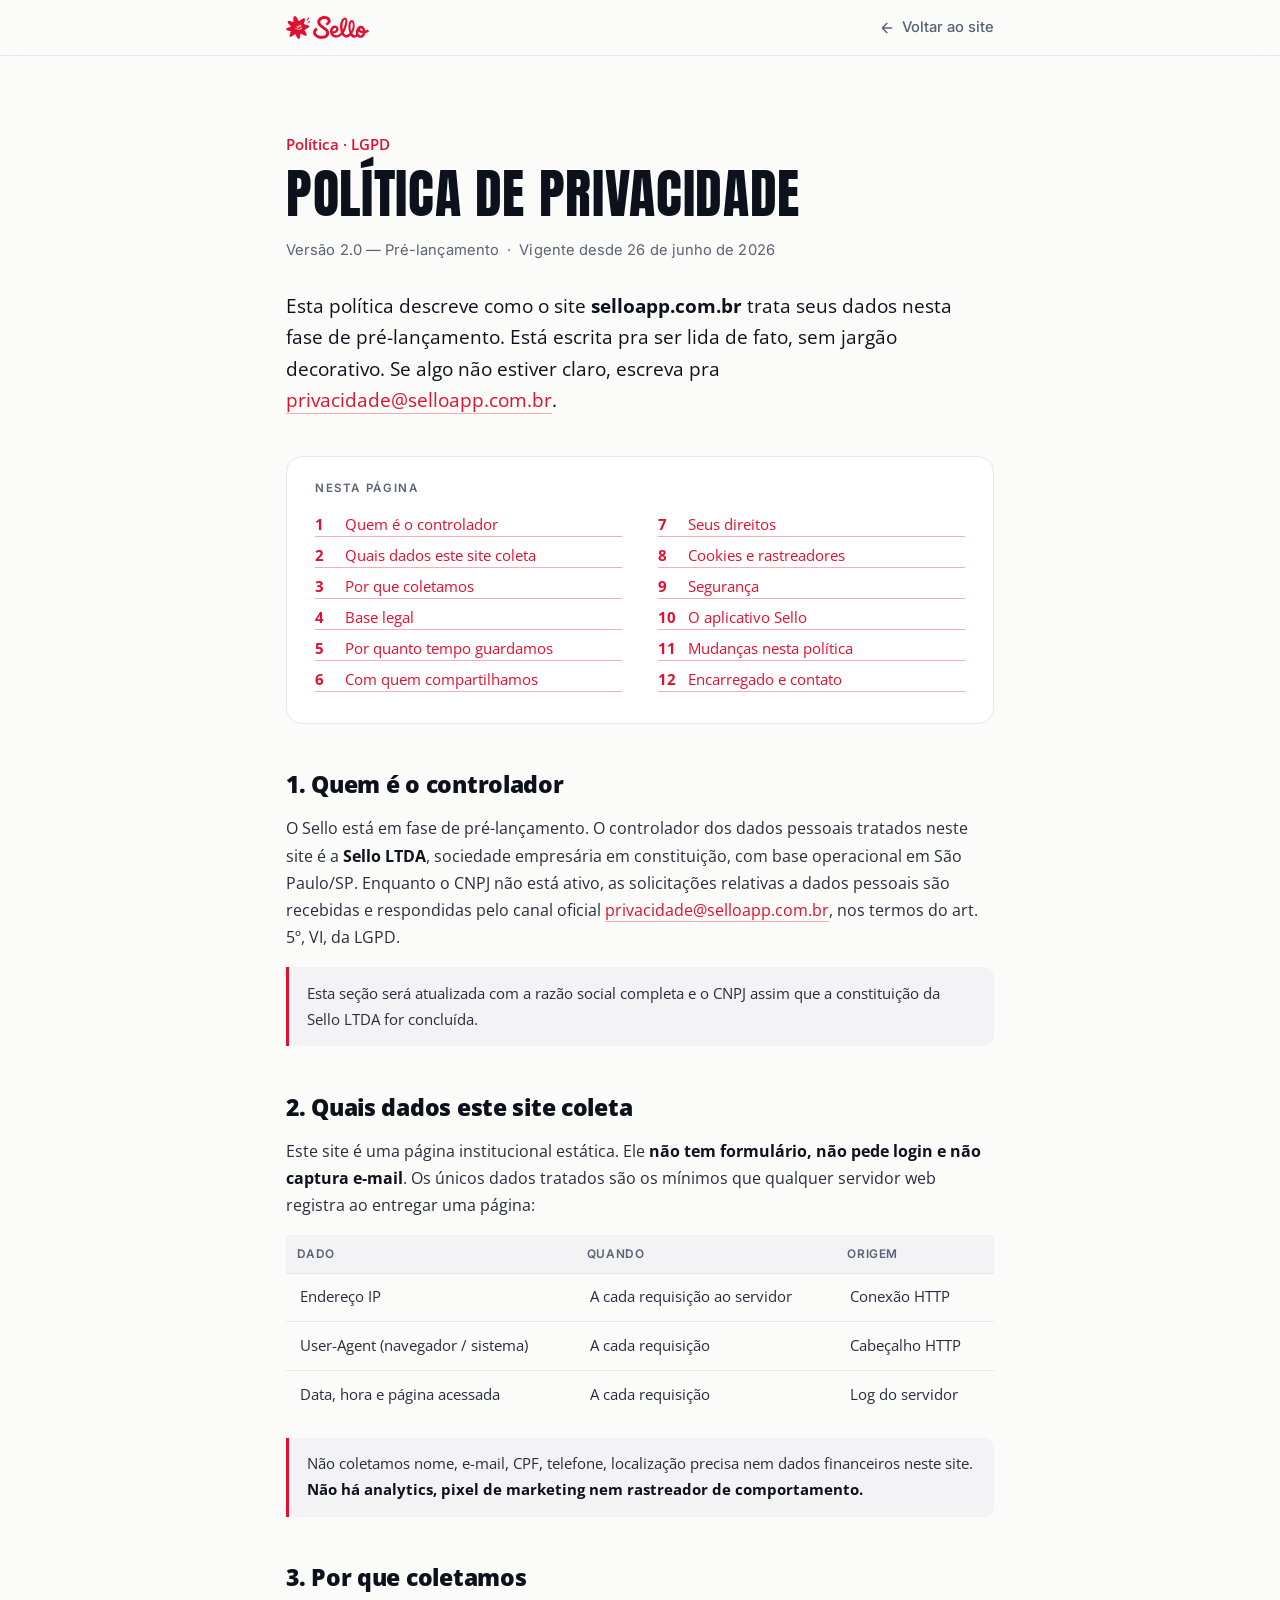
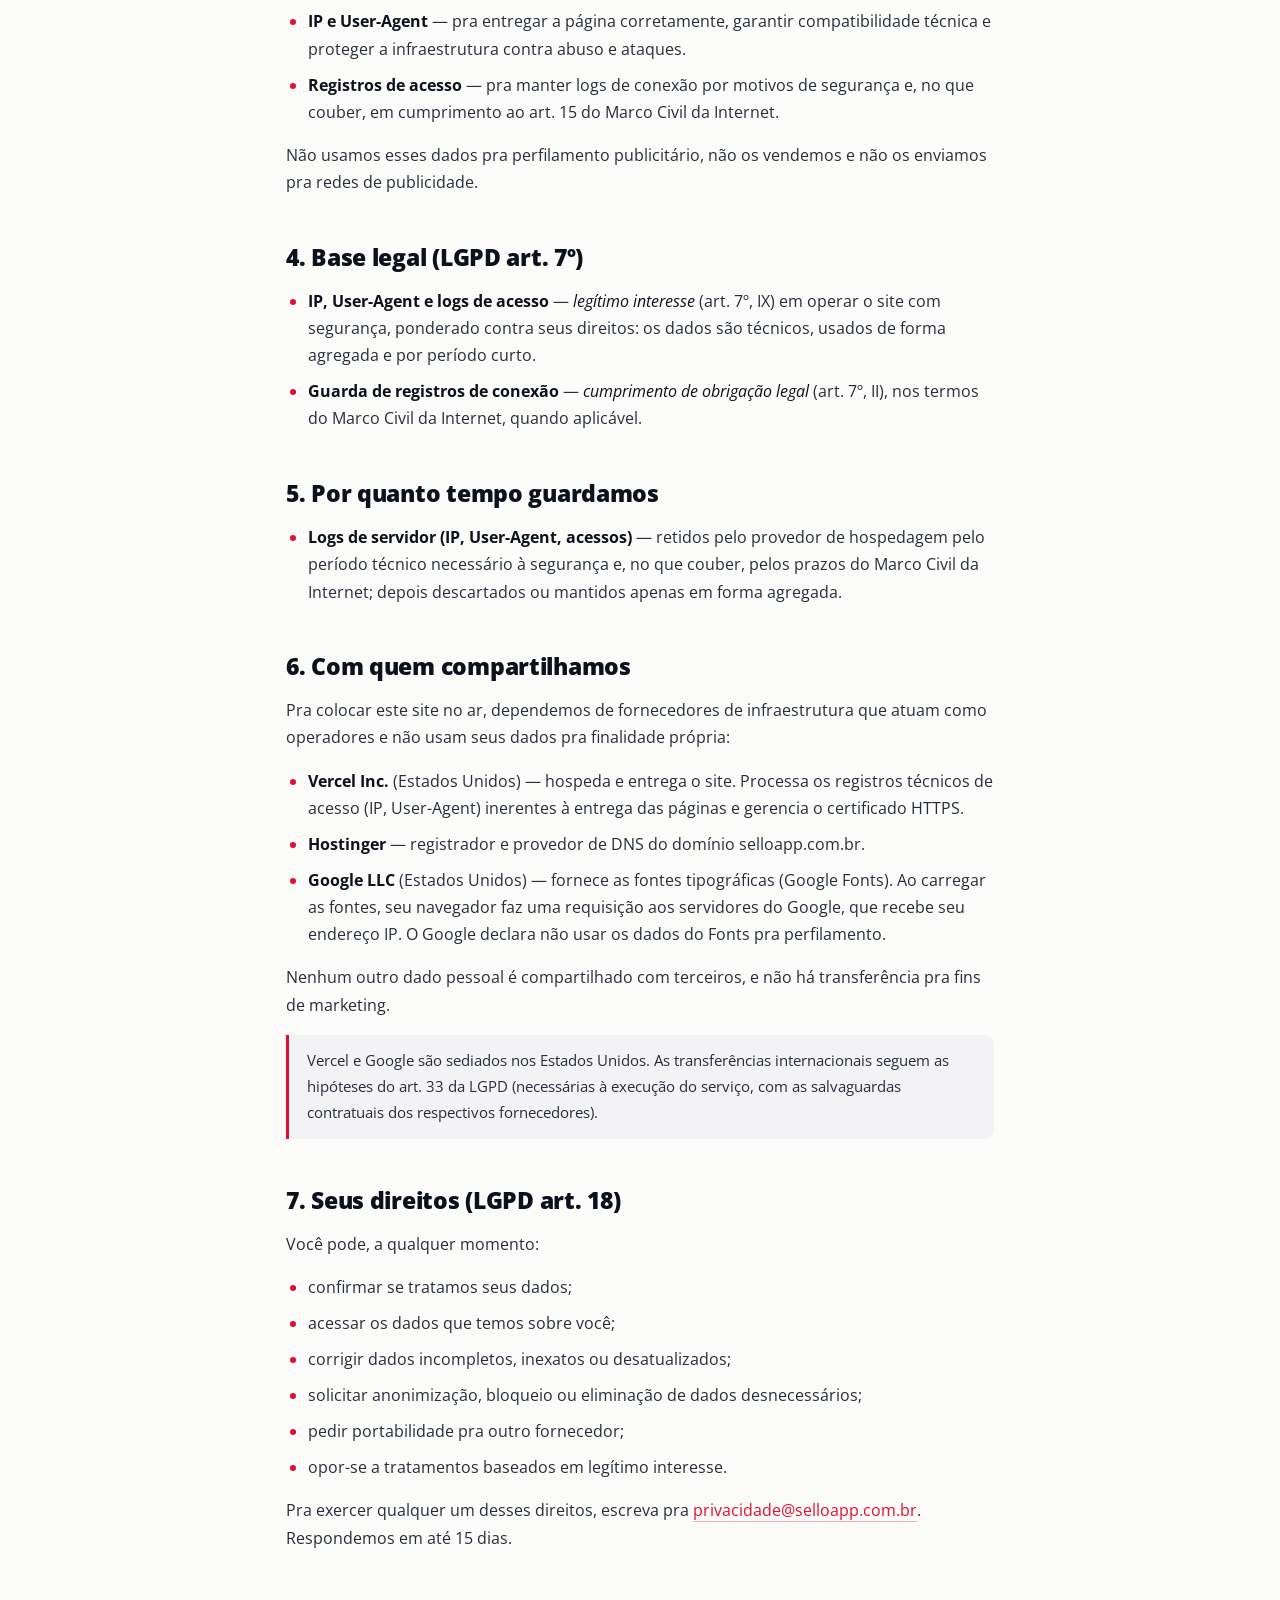
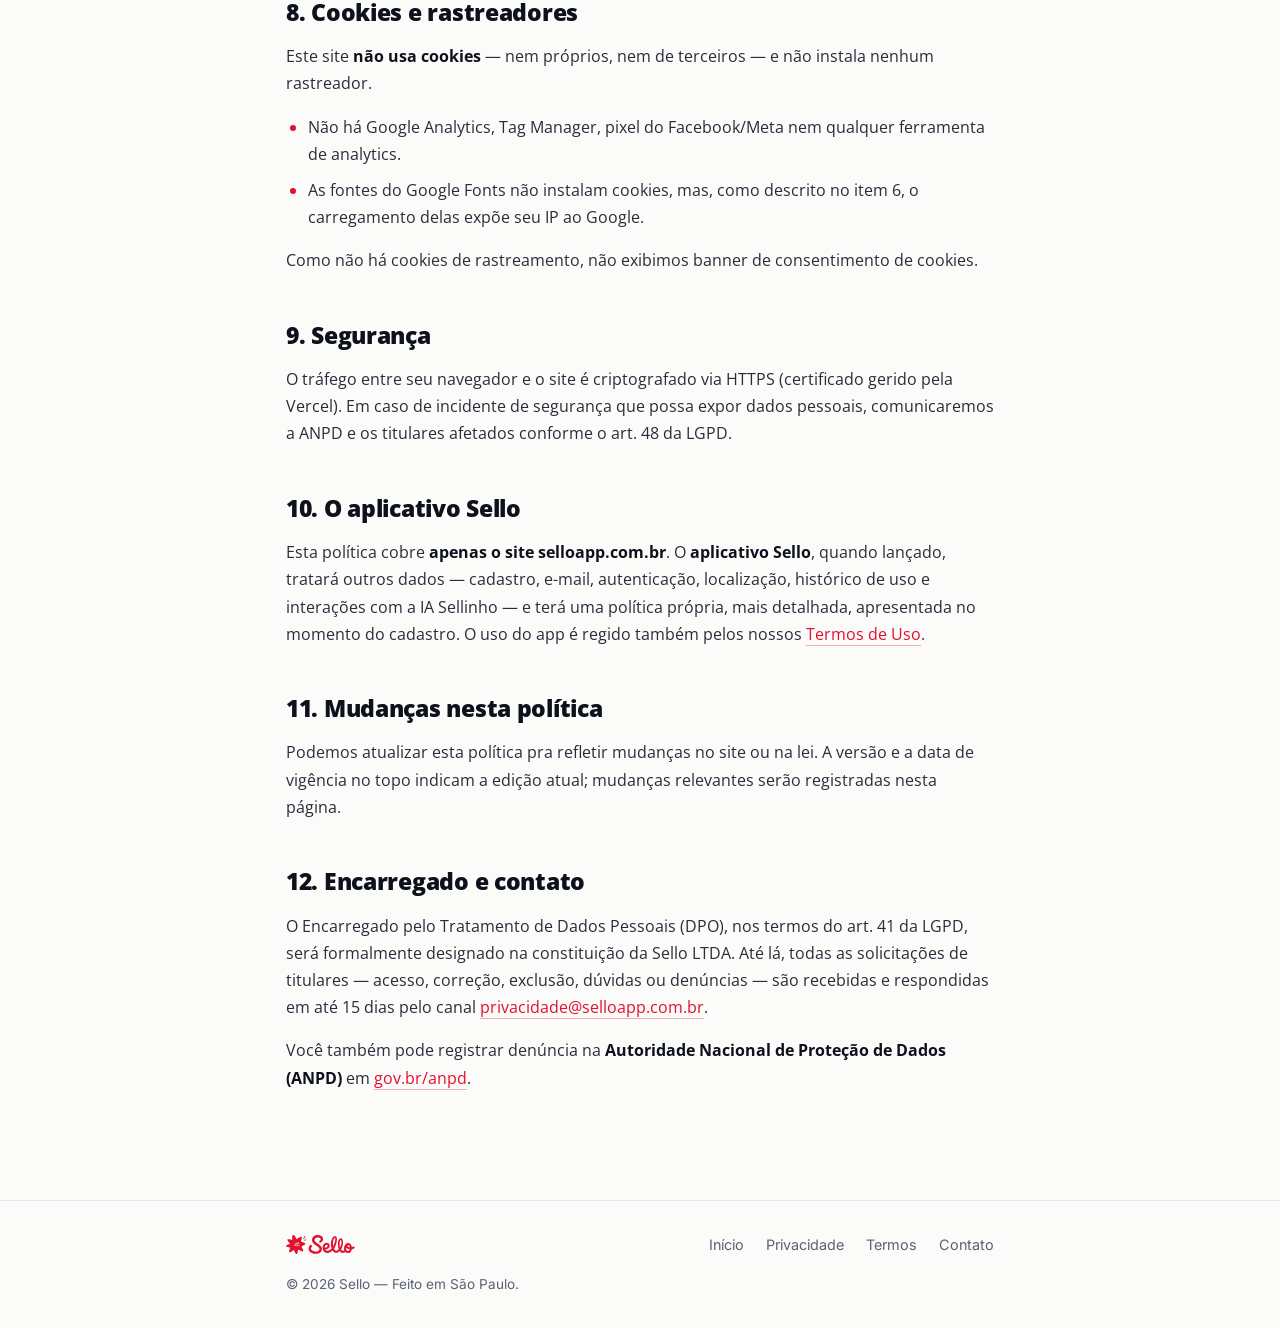
==== privacidade.html @ cdd77d2d "feat(legal): Politica e Termos no selloapp.com.br, alinhados ao visual novo Porta as 2 paginas legai" ====
<!doctype html>
<html lang="pt-BR">
<head>
  <meta charset="utf-8" />
  <meta name="viewport" content="width=device-width, initial-scale=1" />
  <title>Política de Privacidade — Sello</title>
  <meta name="description" content="Como o site da Sello trata seus dados pessoais. Versão pré-lançamento, em conformidade com a LGPD." />
  <meta name="theme-color" content="#FBFBF9" />
  <meta name="robots" content="noindex,nofollow" />
  <link rel="canonical" href="https://selloapp.com.br/privacidade.html" />

  <link rel="icon" href="favicon.svg" type="image/svg+xml" />
  <link rel="icon" href="favicon-32.png" sizes="32x32" type="image/png" />
  <link rel="apple-touch-icon" href="apple-touch-icon.png" />

  <link rel="preconnect" href="https://fonts.googleapis.com" />
  <link rel="preconnect" href="https://fonts.gstatic.com" crossorigin />
  <link href="https://fonts.googleapis.com/css2?family=Anton&family=Anton+SC&family=Inter:wght@400;500;600&family=Open+Sans:ital,wght@0,400;0,600;0,700;0,800;1,400&display=swap" rel="stylesheet" />
  <link rel="stylesheet" href="css/sello.css?v=79" />
  <link rel="stylesheet" href="css/legal.css?v=1" />
</head>
<body class="legal">

  <header class="lhead">
    <div class="lhead__inner">
      <a href="/" class="lhead__brand" aria-label="Sello — início"><span class="lhead__mark" aria-hidden="true"></span></a>
      <a href="/" class="lhead__back">
        <svg viewBox="0 0 24 24" aria-hidden="true"><path d="M19 12H5m0 0 7 7m-7-7 7-7"/></svg>
        Voltar ao site
      </a>
    </div>
  </header>

  <main class="legal__main">
    <article class="legal__article">
      <p class="eyebrow">Política · LGPD</p>
      <h1 class="legal__title">Política de Privacidade</h1>
      <p class="legal__meta">Versão 2.0 — Pré-lançamento &nbsp;·&nbsp; Vigente desde 26 de junho de 2026</p>

      <p class="legal__lede">
        Esta política descreve como o site <strong>selloapp.com.br</strong> trata seus dados nesta fase de pré-lançamento. Está escrita pra ser lida de fato, sem jargão decorativo. Se algo não estiver claro, escreva pra <a href="mailto:privacidade@selloapp.com.br">privacidade@selloapp.com.br</a>.
      </p>

      <nav class="legal__toc" aria-label="Índice da página">
        <p class="legal__toc-title">Nesta página</p>
        <ol>
          <li><a href="#controlador">Quem é o controlador</a></li>
          <li><a href="#dados">Quais dados este site coleta</a></li>
          <li><a href="#finalidade">Por que coletamos</a></li>
          <li><a href="#base-legal">Base legal</a></li>
          <li><a href="#retencao">Por quanto tempo guardamos</a></li>
          <li><a href="#compartilhamento">Com quem compartilhamos</a></li>
          <li><a href="#direitos">Seus direitos</a></li>
          <li><a href="#cookies">Cookies e rastreadores</a></li>
          <li><a href="#seguranca">Segurança</a></li>
          <li><a href="#app">O aplicativo Sello</a></li>
          <li><a href="#mudancas">Mudanças nesta política</a></li>
          <li><a href="#contato">Encarregado e contato</a></li>
        </ol>
      </nav>

      <section id="controlador" class="legal__section">
        <h2 class="legal__h2">1. Quem é o controlador</h2>
        <p>
          O Sello está em fase de pré-lançamento. O controlador dos dados pessoais tratados neste site é a <strong>Sello LTDA</strong>, sociedade empresária em constituição, com base operacional em São Paulo/SP. Enquanto o CNPJ não está ativo, as solicitações relativas a dados pessoais são recebidas e respondidas pelo canal oficial <a href="mailto:privacidade@selloapp.com.br">privacidade@selloapp.com.br</a>, nos termos do art. 5º, VI, da LGPD.
        </p>
        <p class="legal__note">
          Esta seção será atualizada com a razão social completa e o CNPJ assim que a constituição da Sello LTDA for concluída.
        </p>
      </section>

      <section id="dados" class="legal__section">
        <h2 class="legal__h2">2. Quais dados este site coleta</h2>
        <p>
          Este site é uma página institucional estática. Ele <strong>não tem formulário, não pede login e não captura e-mail</strong>. Os únicos dados tratados são os mínimos que qualquer servidor web registra ao entregar uma página:
        </p>
        <table class="legal__table">
          <thead>
            <tr><th>Dado</th><th>Quando</th><th>Origem</th></tr>
          </thead>
          <tbody>
            <tr><td>Endereço IP</td><td>A cada requisição ao servidor</td><td>Conexão HTTP</td></tr>
            <tr><td>User-Agent (navegador / sistema)</td><td>A cada requisição</td><td>Cabeçalho HTTP</td></tr>
            <tr><td>Data, hora e página acessada</td><td>A cada requisição</td><td>Log do servidor</td></tr>
          </tbody>
        </table>
        <p class="legal__note">
          Não coletamos nome, e-mail, CPF, telefone, localização precisa nem dados financeiros neste site. <strong>Não há analytics, pixel de marketing nem rastreador de comportamento.</strong>
        </p>
      </section>

      <section id="finalidade" class="legal__section">
        <h2 class="legal__h2">3. Por que coletamos</h2>
        <ul class="legal__list">
          <li><strong>IP e User-Agent</strong> — pra entregar a página corretamente, garantir compatibilidade técnica e proteger a infraestrutura contra abuso e ataques.</li>
          <li><strong>Registros de acesso</strong> — pra manter logs de conexão por motivos de segurança e, no que couber, em cumprimento ao art. 15 do Marco Civil da Internet.</li>
        </ul>
        <p>
          Não usamos esses dados pra perfilamento publicitário, não os vendemos e não os enviamos pra redes de publicidade.
        </p>
      </section>

      <section id="base-legal" class="legal__section">
        <h2 class="legal__h2">4. Base legal (LGPD art. 7º)</h2>
        <ul class="legal__list">
          <li><strong>IP, User-Agent e logs de acesso</strong> — <em>legítimo interesse</em> (art. 7º, IX) em operar o site com segurança, ponderado contra seus direitos: os dados são técnicos, usados de forma agregada e por período curto.</li>
          <li><strong>Guarda de registros de conexão</strong> — <em>cumprimento de obrigação legal</em> (art. 7º, II), nos termos do Marco Civil da Internet, quando aplicável.</li>
        </ul>
      </section>

      <section id="retencao" class="legal__section">
        <h2 class="legal__h2">5. Por quanto tempo guardamos</h2>
        <ul class="legal__list">
          <li><strong>Logs de servidor (IP, User-Agent, acessos)</strong> — retidos pelo provedor de hospedagem pelo período técnico necessário à segurança e, no que couber, pelos prazos do Marco Civil da Internet; depois descartados ou mantidos apenas em forma agregada.</li>
        </ul>
      </section>

      <section id="compartilhamento" class="legal__section">
        <h2 class="legal__h2">6. Com quem compartilhamos</h2>
        <p>
          Pra colocar este site no ar, dependemos de fornecedores de infraestrutura que atuam como operadores e não usam seus dados pra finalidade própria:
        </p>
        <ul class="legal__list">
          <li><strong>Vercel Inc.</strong> (Estados Unidos) — hospeda e entrega o site. Processa os registros técnicos de acesso (IP, User-Agent) inerentes à entrega das páginas e gerencia o certificado HTTPS.</li>
          <li><strong>Hostinger</strong> — registrador e provedor de DNS do domínio selloapp.com.br.</li>
          <li><strong>Google LLC</strong> (Estados Unidos) — fornece as fontes tipográficas (Google Fonts). Ao carregar as fontes, seu navegador faz uma requisição aos servidores do Google, que recebe seu endereço IP. O Google declara não usar os dados do Fonts pra perfilamento.</li>
        </ul>
        <p>
          Nenhum outro dado pessoal é compartilhado com terceiros, e não há transferência pra fins de marketing.
        </p>
        <p class="legal__note">
          Vercel e Google são sediados nos Estados Unidos. As transferências internacionais seguem as hipóteses do art. 33 da LGPD (necessárias à execução do serviço, com as salvaguardas contratuais dos respectivos fornecedores).
        </p>
      </section>

      <section id="direitos" class="legal__section">
        <h2 class="legal__h2">7. Seus direitos (LGPD art. 18)</h2>
        <p>Você pode, a qualquer momento:</p>
        <ul class="legal__list">
          <li>confirmar se tratamos seus dados;</li>
          <li>acessar os dados que temos sobre você;</li>
          <li>corrigir dados incompletos, inexatos ou desatualizados;</li>
          <li>solicitar anonimização, bloqueio ou eliminação de dados desnecessários;</li>
          <li>pedir portabilidade pra outro fornecedor;</li>
          <li>opor-se a tratamentos baseados em legítimo interesse.</li>
        </ul>
        <p>
          Pra exercer qualquer um desses direitos, escreva pra <a href="mailto:privacidade@selloapp.com.br">privacidade@selloapp.com.br</a>. Respondemos em até 15 dias.
        </p>
      </section>

      <section id="cookies" class="legal__section">
        <h2 class="legal__h2">8. Cookies e rastreadores</h2>
        <p>
          Este site <strong>não usa cookies</strong> — nem próprios, nem de terceiros — e não instala nenhum rastreador.
        </p>
        <ul class="legal__list">
          <li>Não há Google Analytics, Tag Manager, pixel do Facebook/Meta nem qualquer ferramenta de analytics.</li>
          <li>As fontes do Google Fonts não instalam cookies, mas, como descrito no item 6, o carregamento delas expõe seu IP ao Google.</li>
        </ul>
        <p>
          Como não há cookies de rastreamento, não exibimos banner de consentimento de cookies.
        </p>
      </section>

      <section id="seguranca" class="legal__section">
        <h2 class="legal__h2">9. Segurança</h2>
        <p>
          O tráfego entre seu navegador e o site é criptografado via HTTPS (certificado gerido pela Vercel). Em caso de incidente de segurança que possa expor dados pessoais, comunicaremos a ANPD e os titulares afetados conforme o art. 48 da LGPD.
        </p>
      </section>

      <section id="app" class="legal__section">
        <h2 class="legal__h2">10. O aplicativo Sello</h2>
        <p>
          Esta política cobre <strong>apenas o site selloapp.com.br</strong>. O <strong>aplicativo Sello</strong>, quando lançado, tratará outros dados — cadastro, e-mail, autenticação, localização, histórico de uso e interações com a IA Sellinho — e terá uma política própria, mais detalhada, apresentada no momento do cadastro. O uso do app é regido também pelos nossos <a href="/termos.html">Termos de Uso</a>.
        </p>
      </section>

      <section id="mudancas" class="legal__section">
        <h2 class="legal__h2">11. Mudanças nesta política</h2>
        <p>
          Podemos atualizar esta política pra refletir mudanças no site ou na lei. A versão e a data de vigência no topo indicam a edição atual; mudanças relevantes serão registradas nesta página.
        </p>
      </section>

      <section id="contato" class="legal__section">
        <h2 class="legal__h2">12. Encarregado e contato</h2>
        <p>
          O Encarregado pelo Tratamento de Dados Pessoais (DPO), nos termos do art. 41 da LGPD, será formalmente designado na constituição da Sello LTDA. Até lá, todas as solicitações de titulares — acesso, correção, exclusão, dúvidas ou denúncias — são recebidas e respondidas em até 15 dias pelo canal <a href="mailto:privacidade@selloapp.com.br">privacidade@selloapp.com.br</a>.
        </p>
        <p>
          Você também pode registrar denúncia na <strong>Autoridade Nacional de Proteção de Dados (ANPD)</strong> em <a href="https://www.gov.br/anpd" target="_blank" rel="noopener">gov.br/anpd</a>.
        </p>
      </section>

    </article>
  </main>

  <footer class="lfoot">
    <div class="lfoot__inner">
      <a href="/" aria-label="Sello — início"><span class="lfoot__mark" aria-hidden="true"></span></a>
      <nav class="lfoot__links" aria-label="Rodapé">
        <a href="/">Início</a>
        <a href="/privacidade.html">Privacidade</a>
        <a href="/termos.html">Termos</a>
        <a href="mailto:hello@selloapp.com.br">Contato</a>
      </nav>
      <p class="lfoot__copy">© 2026 Sello — Feito em São Paulo.</p>
    </div>
  </footer>

</body>
</html>
---- css/sello.css ----
/* =========================================================
   Sello v2 — landing (Figma-faithful, proportional)
   ========================================================= */
:root{
  --ink:#0D111B; --ink-2:#1A1F2B; --muted:#5A6273;
  --red:#E30F2F; --red-d:#C20B27; --pink:#FBE9EC; --light:#F3F3F5;
  --line:#E8E8EC; --white:#FFFFFF;
  --wrap:1232px;
  --pad:clamp(20px,6vw,72px);
  --ease:cubic-bezier(.16,1,.3,1);
  --font-ui:'Inter',system-ui,sans-serif;
  --font-body:'Open Sans',system-ui,sans-serif;
  --font-disp:'Anton SC','Anton',Impact,sans-serif;
}
*{box-sizing:border-box}
html{scroll-behavior:smooth}
body{margin:0;background:var(--ink);color:var(--ink);font-family:var(--font-body);
  font-size:16px;line-height:1.6;-webkit-font-smoothing:antialiased;overflow-x:hidden}
img{max-width:100%;display:block}
a{color:inherit;text-decoration:none}
h1,h2,h3,h4{margin:0}
.wrap{max-width:var(--wrap);margin-inline:auto;padding-inline:var(--pad);width:100%}
.accent{color:var(--red)}

/* ---------- type ---------- */
.display{font-family:var(--font-body);font-weight:600;color:var(--ink);
  letter-spacing:-.015em;line-height:1.14;font-size:clamp(1.35rem,2.5vw,2.05rem)}
.display--center{text-align:center}
.display .line{display:block}
.anton{font-family:var(--font-disp);font-weight:400;text-transform:uppercase;letter-spacing:.01em;line-height:1.02}
.lead{font-weight:700;font-size:clamp(1.05rem,1.4vw,1.3rem);text-align:center;margin:1rem 0 0}
.muted{color:var(--muted);font-size:clamp(.98rem,1.15vw,1.12rem)}
.muted--center{text-align:center;max-width:720px;margin-inline:auto}
.eyebrow{font-family:var(--font-body);font-weight:600;color:var(--red);font-size:clamp(.95rem,1vw,1.12rem);margin:0 0 .4rem;letter-spacing:.005em}

/* ---------- buttons + airport flip ---------- */
.btn{position:relative;display:inline-flex;align-items:center;gap:.5em;justify-content:center;
  font-family:var(--font-body);font-weight:700;font-size:.98rem;
  padding:.82em 1.55em;border-radius:999px;border:0;cursor:pointer;
  transition:background .25s var(--ease),box-shadow .25s var(--ease);white-space:nowrap}
.btn--lg{font-size:1.04rem;padding:.95em 1.85em}
.btn--accent{background:var(--red);color:#fff}
.btn--accent:hover{background:var(--red-d)}
.btn--white{background:#fff;color:var(--red)}
.btn--white:hover{box-shadow:0 16px 40px -16px rgba(13,17,27,.45)}
.btn--dark{background:var(--ink);color:#fff}
.btn--dark:hover{background:#1b2233}
.btn--store{font-size:1rem;padding:.9em 1.6em}
.btn__ico{width:1.18em;height:1.18em;fill:currentColor;flex:none;transform:translateY(-1px)}
.ico-apple{width:1em;height:1.08em;fill:currentColor;transform:translateY(-1px)}
/* split-flap letter roll */
.btn__t{display:inline-flex;white-space:pre;font-family:var(--font-disp);font-weight:400;letter-spacing:.015em;line-height:1}
.btn__t .c{position:relative;display:inline-block;overflow:hidden;vertical-align:top;height:1.32em;line-height:1.32}
.btn__t .c>span{display:block;transition:transform .42s cubic-bezier(.2,.75,.15,1);transition-delay:calc(var(--i)*24ms)}
.btn__t .c>span:nth-child(2){position:absolute;top:0;left:0;transform:translateY(110%)}
.btn:hover .btn__t .c>span:nth-child(1){transform:translateY(-110%)}
.btn:hover .btn__t .c>span:nth-child(2){transform:translateY(0)}
@media (prefers-reduced-motion:reduce){.btn__t .c>span{transition:none}}

.rnd{width:46px;height:46px;border-radius:50%;border:1.5px solid var(--line);background:#fff;
  display:grid;place-items:center;cursor:pointer;color:var(--ink);transition:border-color .2s,color .2s,transform .2s var(--ease)}
.rnd:hover{border-color:var(--red);color:var(--red)}
.rnd svg{width:22px;height:22px;fill:none;stroke:currentColor;stroke-width:2.2;stroke-linecap:round;stroke-linejoin:round}

/* ---------- reveal ---------- */
[data-reveal]{opacity:0;transform:translateY(30px);transition:opacity .8s var(--ease),transform .8s var(--ease)}
[data-reveal].is-in{opacity:1;transform:none}
[data-reveal].r-soft{transform:translateY(26px) scale(.965);transition:opacity .95s var(--ease),transform .95s var(--ease)}
@media (prefers-reduced-motion:reduce){[data-reveal]{opacity:1!important;transform:none!important;transition:none}}

/* ===================== NAV ===================== */
.nav{position:fixed;inset:0 0 auto 0;z-index:100;padding:16px var(--pad);transition:padding .3s var(--ease)}
.nav__inner{max-width:var(--wrap);margin-inline:auto;display:flex;align-items:center;justify-content:space-between;gap:24px;
  padding:9px 11px 9px 20px;border-radius:999px;transition:background .35s var(--ease),box-shadow .35s var(--ease)}
.nav.is-scrolled .nav__inner{background:rgba(255,255,255,.62);backdrop-filter:blur(20px) saturate(170%);-webkit-backdrop-filter:blur(20px) saturate(170%);box-shadow:0 10px 34px -20px rgba(13,17,27,.30),inset 0 0 0 1px rgba(13,17,27,.06)}
.nav__brand{display:flex;align-items:center}
.nav__wordmark{display:block;height:26px;width:96px;background:#fff;
  -webkit-mask:url(../assets/img/wordmark.svg) no-repeat left center/contain;
  mask:url(../assets/img/wordmark.svg) no-repeat left center/contain;
  transition:background .3s var(--ease)}
.nav.is-scrolled .nav__wordmark{background:var(--red)}
.nav__menu{display:flex;gap:28px;margin-left:auto;font-family:var(--font-ui);font-size:.95rem;color:rgba(255,255,255,.92);transition:color .3s var(--ease)}
.nav.is-scrolled .nav__menu{color:var(--ink)}
.nav__menu a{position:relative;padding:4px 0}
.nav__menu a::after{content:"";position:absolute;left:0;right:100%;bottom:-2px;height:2px;background:var(--red);transition:right .3s var(--ease)}
.nav__menu a:hover::after{right:0}
.btn--app{min-width:160px;height:48px;font-size:20px;padding:0 18px;flex:none}

/* ===================== HERO ===================== */
/* sticky hero — sheet desliza por cima ao rolar (estilo Novu) */
.hero{position:sticky;top:0;z-index:0;min-height:clamp(600px,90vh,920px);display:flex;align-items:center;color:#fff;isolation:isolate}
.hero__media{position:absolute;inset:0;z-index:-2}
.hero__media img{width:100%;height:100%;object-fit:cover}
.hero__scrim{position:absolute;inset:0;z-index:-1;background:linear-gradient(180deg,rgba(13,17,27,.5) 0%,rgba(13,17,27,.22) 40%,rgba(13,17,27,.72) 100%)}
.hero__content{padding-top:120px;padding-bottom:96px;text-align:center;max-width:880px}
.hero__eyebrow{font-family:var(--font-ui);text-transform:uppercase;letter-spacing:.26em;font-size:.78rem;font-weight:600;color:rgba(255,255,255,.82);margin:0 0 16px}
.hero__title{font-family:var(--font-disp);text-transform:uppercase;font-weight:400;line-height:1.14;
  font-size:clamp(2.4rem,5.4vw,4.4rem);letter-spacing:.012em;margin:0}
.hero__title .line{display:block}
.hero__title .line+.line{margin-top:8px}
.hero__sub{font-size:clamp(1rem,1.45vw,1.2rem);color:rgba(255,255,255,.9);max-width:560px;margin:22px auto 0;line-height:1.5}
.hero__cta{margin-top:34px;display:flex;flex-flow:row wrap;align-items:center;justify-content:center;gap:16px}
#manifesto,#como-funciona,#recursos,#membros,#faq{scroll-margin-top:96px}
.hero__join{font-weight:700;font-size:1rem;margin:0}
.hero__avail{font-size:.88rem;color:rgba(255,255,255,.7);margin:0}

/* ===================== SHEET ===================== */
.sheet{position:relative;z-index:2;background:#fff;border-radius:44px 44px 0 0;margin-top:-44px;padding-top:8px}
.sheet__seal{position:absolute;top:-40px;left:50%;transform:translateX(-50%) rotate(-6deg);width:80px;height:80px;filter:drop-shadow(0 12px 22px rgba(227,15,47,.32))}
.section{padding-block:clamp(56px,7.5vw,108px)}

/* ===================== MANIFESTO + COLLAGE ===================== */
.manifesto .display{margin-bottom:4px}
.collage{margin-top:clamp(34px,4vw,54px);display:flex;gap:16px}
.collage__col{flex:1;display:flex;flex-direction:column;gap:16px;min-width:0}
.collage__item{margin:0;border-radius:18px;overflow:hidden;background:var(--light);aspect-ratio:var(--ar,1)}
.collage__item img{width:100%;height:100%;object-fit:cover;transition:transform .9s var(--ease)}
.collage__item:hover img{transform:scale(1.05)}

/* ===================== EXPERIÊNCIAS (stats) ===================== */
.stats{background:var(--red)}
.stats .wrap{padding-block:clamp(56px,7vw,100px);text-align:center}
.eyebrow--c{text-align:center;text-transform:uppercase;letter-spacing:.16em;font-size:clamp(.78rem,1vw,1rem)}
.stats .display{margin-top:6px;color:#fff}
.stats__grid{display:flex;flex-direction:column;gap:clamp(12px,1.15vw,16px);margin-top:clamp(34px,4vw,48px);text-align:left}
.stats__row{display:flex;gap:clamp(12px,1.15vw,16px)}
.stats__row>.statc{flex:1 1 0;min-width:0;min-height:clamp(200px,17vw,250px)}
.statc{border-radius:22px;padding:clamp(22px,2vw,30px);display:flex;flex-direction:column;justify-content:space-between;gap:clamp(28px,3vw,44px);background:#fff;color:var(--red)}
.statc--wide{flex-direction:row;align-items:stretch;justify-content:space-between;gap:20px;min-height:clamp(140px,12vw,182px)}
.statc--cream{background:#F3E7D9;color:var(--ink)}
.statc--ink{background:var(--ink);color:#F3E7D9}
.statc__head{display:flex;flex-direction:column;gap:clamp(10px,1vw,15px)}
.statc--wide .statc__head{align-self:flex-start}
.statc--wide .statc__n{align-self:center}
.statc__ic{width:clamp(34px,2.7vw,46px);height:clamp(34px,2.7vw,46px);background:currentColor;-webkit-mask:var(--ic) center/contain no-repeat;mask:var(--ic) center/contain no-repeat}
.statc__l{font-size:clamp(1rem,1.2vw,1.2rem);font-weight:600;color:inherit;max-width:16ch}
.statc__n{font-size:clamp(2.3rem,3.6vw,3.6rem);line-height:1;color:inherit}
.statc--wide .statc__n{font-size:clamp(3rem,5.4vw,5.4rem)}
/* stretch-reveal: each card grows left→right, then its content fades in (staggered, big card first) */
.stats__grid[data-reveal]{opacity:1;transform:none}
.stats__grid .statc{transform:scaleX(0);transform-origin:left center;transition:transform .72s cubic-bezier(.22,.61,.36,1);transition-delay:var(--d,0s)}
.stats__grid.is-in .statc{transform:scaleX(1)}
.stats__grid .statc__head,.stats__grid .statc__n{opacity:0;transition:opacity .5s var(--ease);transition-delay:calc(var(--d,0s) + .56s)}
.stats__grid.is-in .statc__head,.stats__grid.is-in .statc__n{opacity:1}
@media (prefers-reduced-motion:reduce){.stats__grid .statc{transform:none}.stats__grid .statc__head,.stats__grid .statc__n{opacity:1}}
.statc__n .roll{display:inline-block;overflow:hidden;height:1em;line-height:1;vertical-align:bottom}
.statc__n .roll__s{display:block;will-change:transform;transition:transform 1.2s cubic-bezier(.2,.8,.18,1)}
.statc__n .roll__s i{display:block;height:1em;line-height:1;font-style:normal;text-align:center}
.statc__n .roll-x{display:inline-block;vertical-align:bottom}
@media (prefers-reduced-motion:reduce){.statc__n .roll__s{transition:none}}
@media (max-width:760px){
  .statc--wide{flex-direction:column;align-items:stretch;min-height:0;gap:22px}
  .statc--wide .statc__head{align-self:auto}
  .statc--wide .statc__n{align-self:flex-start}
  .stats__row{flex-direction:column}
  .stats__row>.statc{flex:0 0 auto;min-height:clamp(150px,40vw,180px)}
}

/* ===================== PHONE ===================== */
.phone{position:relative;width:100%;background:var(--ink);border-radius:clamp(24px,2.6vw,38px);
  padding:6px;box-shadow:0 30px 56px -26px rgba(13,17,27,.5)}
.phone__screen{position:relative;border-radius:clamp(19px,2.1vw,31px);overflow:hidden;background:var(--ink);aspect-ratio:9/19.3}
.phone__screen img{position:absolute;top:0;left:0;width:100%;height:auto}
.phone__notch{position:absolute;top:6px;left:50%;transform:translateX(-50%);width:36%;height:17px;background:var(--ink);border-radius:0 0 12px 12px;z-index:3}

/* ===================== STEPS (carousel) ===================== */
.steps__head{display:flex;align-items:flex-end;justify-content:space-between;gap:24px;margin-bottom:clamp(28px,3.5vw,46px)}
.steps__nav{display:flex;gap:12px;flex:0 0 auto}
.steps__track{display:flex;gap:24px;max-width:var(--wrap);margin-inline:auto;padding-inline:var(--pad);
  overflow-x:auto;scroll-snap-type:x mandatory;scroll-padding-left:var(--pad);scrollbar-width:none;cursor:grab}
.steps__track::-webkit-scrollbar{display:none}
.steps__track.is-drag{cursor:grabbing;scroll-snap-type:none}
.scard{flex:0 0 clamp(300px,42%,452px);scroll-snap-align:start}
.scard__media{position:relative;background:var(--red);border-radius:26px;overflow:hidden;aspect-ratio:555/452}
.scard__media .phone{position:absolute;top:9%;left:50%;transform:translateX(-50%);width:55%}
.scard .phone__screen img{transition:transform 4.6s var(--ease)}
.scard:hover .phone__screen img{transform:translateY(var(--sy,-58%))}
.scard__txt{padding:20px 4px 0}
.scard__title{font-family:var(--font-body);font-weight:700;font-size:clamp(1.15rem,1.4vw,1.4rem);line-height:1.2;margin:0 0 8px}

/* ===================== DESCOBRIR (grid escalonado) ===================== */
.steps .display{margin-bottom:0}
.dgrid{display:flex;gap:clamp(16px,2.2vw,27px);margin-top:clamp(34px,4vw,52px);align-items:flex-start}
.dcol{flex:1;display:flex;flex-direction:column;gap:clamp(26px,3.4vw,48px);min-width:0}
.dcol--offset{margin-top:clamp(50px,7.2vw,139px)}
.dcard{position:relative;display:block;border-radius:26px;overflow:hidden;aspect-ratio:599/760;background:#F3F3F3;container-type:inline-size}
.dcard__bg{width:100%;display:block}
.dcard__txt{position:absolute;left:7%;right:7%;top:7%;z-index:1;text-align:left}
.dcard--tb .dcard__txt{top:auto;bottom:6.5%}
.dcard__eye{display:block;font-family:var(--font-disp);font-weight:400;color:var(--red);font-size:1rem;letter-spacing:.05em;text-transform:uppercase;margin-bottom:.5rem}
.dcard__title{font-family:var(--font-body);font-weight:700;color:var(--ink);font-size:1.25rem;line-height:1.3;letter-spacing:-.01em;margin:0 0 .5rem;max-width:92%}
.dcard__sub{font-family:var(--font-ui);font-weight:400;color:var(--muted);font-size:clamp(.95rem,1.05vw,1.06rem);line-height:1.45;margin:0;max-width:88%}
.dcard__eye,.dcard__title,.dcard__sub{opacity:0;transform:translateY(14px);transition:opacity .6s var(--ease),transform .6s var(--ease)}
.dcard.is-in .dcard__eye{opacity:1;transform:none;transition-delay:.12s}
.dcard.is-in .dcard__title{opacity:1;transform:none;transition-delay:.24s}
.dcard.is-in .dcard__sub{opacity:1;transform:none;transition-delay:.38s}
@media(prefers-reduced-motion:reduce){.dcard__eye,.dcard__title,.dcard__sub{opacity:1!important;transform:none!important}}

/* ---------- live phone overlay (real screen, scroll on hover) ---------- */
.lphone{position:absolute;left:22.6%;width:55%;aspect-ratio:800/1615;z-index:2}
.lphone__frame{position:absolute;inset:0;width:100%;height:100%;z-index:3;pointer-events:none;
  filter:drop-shadow(0 14px 24px rgba(13,17,27,.24)) drop-shadow(0 4px 9px rgba(13,17,27,.18))}
.lphone__scr{position:absolute;top:3.26%;left:6.58%;width:86.78%;height:93.45%;overflow:hidden;border-radius:7%/3.6%;z-index:1;background:#fff}
.lphone__img{position:absolute;top:0;left:0;width:calc(100% + 1.5px);max-width:none;height:auto;display:block;
  transform:translateY(0);transition:transform 5.5s cubic-bezier(.33,0,.25,1);will-change:transform}
.lphone--scroll .lphone__img{transition:transform 2.6s cubic-bezier(.45,.05,.2,1)}
/* Comunidade: crossfade entre as telas (Figma) */
.lphone--rank .lphone__scr{background:#fff}
.lphone--rank .rkf{position:absolute;top:0;left:0;width:calc(100% + 1.5px);max-width:none;height:auto;display:block;opacity:0;transition:opacity .7s ease,transform 2.2s cubic-bezier(.4,.1,.2,1)}
.lphone--rank .rkf.is-on{opacity:1}
@media (prefers-reduced-motion:reduce){.lphone--rank .rkf{transition:none}}
/* explore map: transição (crossfade) entre as telas reais (fotos do user) */
.lphone--map .lphone__scr{container-type:size;background:#eceef0}
.map-slide{position:absolute;inset:0;width:100%;height:100%;object-fit:cover;opacity:0;transition:opacity .9s ease}
.map-slide.is-on{opacity:1}
.mpin{position:absolute;transform:translate(-50%,-50%);min-width:8cqw;height:8cqw;padding:0 1.6cqw;border-radius:99px;background:#fff;color:var(--ink);font-family:var(--font-ui);font-weight:700;font-size:4.2cqw;display:flex;align-items:center;justify-content:center;box-shadow:0 1cqw 3cqw rgba(13,17,27,.32);z-index:2;transition:transform .35s var(--ease),background .35s var(--ease),color .35s var(--ease)}
.mpin.is-active{background:var(--red);color:#fff;transform:translate(-50%,-50%) scale(1.4);z-index:3;box-shadow:0 2cqw 6cqw rgba(227,15,47,.5)}
.mpin.is-active::after{content:"";position:absolute;inset:-28%;border-radius:99px;border:.5cqw solid var(--red);animation:pinpulse 1.6s ease-out infinite}
@keyframes pinpulse{0%{transform:scale(.7);opacity:.7}100%{transform:scale(2);opacity:0}}
.mpin--a{left:30%;top:27%}.mpin--b{left:62%;top:21%}.mpin--c{left:43%;top:41%}.mpin--d{left:72%;top:37%}
.mcard{position:absolute;left:4.5%;right:4.5%;bottom:9%;z-index:4;display:flex;align-items:center;gap:3cqw;background:#fff;border-radius:5cqw;padding:3cqw;box-shadow:0 2cqw 7cqw rgba(13,17,27,.28);opacity:0;transform:translateY(10%);transition:opacity .4s var(--ease),transform .4s var(--ease)}
.mcard.is-in{opacity:1;transform:none}
.mcard__img{width:18cqw;height:18cqw;border-radius:3.5cqw;object-fit:cover;flex:none;display:block}
.mcard__txt{flex:1;min-width:0;text-align:left;overflow:hidden}
.mcard__name{display:block;font-family:var(--font-ui);font-weight:700;font-size:4.8cqw;color:var(--ink);white-space:nowrap;overflow:hidden;text-overflow:ellipsis;line-height:1.1}
.mcard__meta{display:block;font-size:3.7cqw;color:var(--muted);margin-top:1cqw;white-space:nowrap;overflow:hidden;text-overflow:ellipsis}
.mcard__score{flex:none;background:var(--red);color:#fff;font-family:var(--font-ui);font-weight:700;font-size:4.6cqw;padding:1.6cqw 2.8cqw;border-radius:99px}
@media (prefers-reduced-motion:reduce){.mcard{opacity:1;transform:none;transition:none}}
/* Compartilhe: card gira frente↔verso no hover (fases opostas nos 2 telefones) */
.lphone--flip .lphone__scr{perspective:760px;background:radial-gradient(125% 85% at 50% 6%,#b1182a,#6e0f1d);container-type:size}
.sharescr__hd{position:absolute;top:8%;left:0;right:0;text-align:center;color:#fff;font-family:var(--font-ui);font-weight:600;font-size:4.6cqw;letter-spacing:.04em;text-transform:uppercase;z-index:1}
.lphone__flip{position:absolute;left:8%;right:8%;top:21%;bottom:7%;transform-style:preserve-3d;transition:transform .9s cubic-bezier(.45,.05,.2,1);z-index:2}
.lphone__face{position:absolute;inset:0;overflow:hidden;border-radius:7%/4.5%;backface-visibility:hidden;-webkit-backface-visibility:hidden;background:#fff;box-shadow:0 1.5cqw 5cqw rgba(13,17,27,.34)}
.lphone__face img{width:100%;height:100%;object-fit:cover;display:block}
.lphone__face--back{transform:rotateY(180deg)}
.lphone--flip2 .lphone__flip{transform:rotateY(180deg)}
/* Avalie: detail base → veredito bottom-sheet sobe sozinho (slider anima → enviado) */
.lphone--avalie{width:50%;left:25%}
.lphone--avalie .lphone__img{top:-4%}
.dcard--avalie:hover .lphone__img{transform:none}
.lphone--avalie .lphone__scr{container-type:size}
.lphone__dim{position:absolute;inset:0;background:rgba(13,17,27,.42);opacity:0;transition:opacity .5s var(--ease);z-index:2}
.lphone--avalie.is-open .lphone__dim{opacity:1}
.lphone__sheet{position:absolute;left:0;right:0;bottom:0;z-index:2;transform:translateY(101%);transition:transform .62s cubic-bezier(.2,.85,.25,1)}
.lphone__sheet img{width:100%;display:block}
.lphone--avalie.is-open .lphone__sheet{transform:translateY(0)}
@media (prefers-reduced-motion:reduce){.lphone__img,.lphone__sheet,.lphone__dim{transition:none}}
/* veredito: nota animada (HTML) → crossfade pro bottom-sheet "enviado" (frame real) */
.lphone--avalie .lphone__sheet{border-radius:7cqw 7cqw 0 0;overflow:hidden;aspect-ratio:772/894}
.vnota{position:absolute;inset:0;background:#fff;display:flex;flex-direction:column;padding:4.5cqw 7cqw 11cqw;text-align:left;transition:opacity .4s var(--ease)}
.lphone--avalie.is-sent .vnota{opacity:0}
.vnota__grab{width:13cqw;height:1.4cqw;border-radius:99px;background:#D7DAE0;align-self:center;margin-bottom:4cqw;flex:none}
.vnota__top{display:flex;align-items:center;justify-content:space-between;margin-bottom:4.5cqw;flex:none}
.vnota__name{font-family:var(--font-ui);font-weight:400;font-size:4.2cqw;color:var(--ink)}
.vnota__x{width:4.4cqw;height:4.4cqw;color:var(--ink);opacity:.7;flex:none}
.vnota__x svg{width:100%;height:100%}
.vnota__h{font-family:var(--font-disp);font-weight:400;font-size:7.5cqw;color:var(--ink);line-height:1;letter-spacing:.01em;margin-bottom:1.4cqw;flex:none}
.vnota__sub{font-family:var(--font-ui);font-weight:400;font-size:3.9cqw;color:var(--muted);flex:none}
.vnota__num{font-family:var(--font-disp);font-weight:400;font-size:34cqw;color:var(--red);text-align:center;line-height:1;letter-spacing:.01em;flex:1;display:flex;align-items:center;justify-content:center;font-variant-numeric:tabular-nums}
.vnota__track{position:relative;height:2.4cqw;border-radius:2cqw;background:#F1E1E4;margin:0 1cqw 6cqw;flex:none}
.vnota__fill{position:absolute;left:0;top:0;height:100%;border-radius:2cqw;background:var(--red);width:calc(var(--p,.5)*100%)}
.vnota__thumb{position:absolute;top:50%;left:calc(var(--p,.5)*100%);width:5.6cqw;height:5.6cqw;border-radius:50%;background:#fff;border:1.6cqw solid var(--red);transform:translate(-50%,-50%);box-shadow:0 1cqw 2.6cqw rgba(227,15,47,.32)}
.vnota__btn{font-family:var(--font-ui);font-weight:700;text-align:center;background:var(--red);color:#fff;border-radius:5cqw;padding:4.4cqw;font-size:5cqw;flex:none;transition:transform .2s var(--ease)}
.lphone--avalie.is-press .vnota__btn{transform:scale(.96)}
.vsent{position:absolute;inset:0;background:#fff;display:flex;flex-direction:column;padding:4.5cqw 8cqw 11cqw;text-align:center;opacity:0;transition:opacity .4s var(--ease)}
.lphone--avalie.is-sent .vsent{opacity:1}
.vsent__body{flex:1;display:flex;flex-direction:column;align-items:center;justify-content:center}
.vsent__seal{position:relative;width:21cqw;height:21cqw;margin-bottom:3cqw;flex:none}
.vsent__seal img{width:100%;height:100%;display:block}
.vsent__check{position:absolute;inset:0;margin:auto;width:11cqw;height:11cqw;color:#fff}
.vsent__h{font-size:8.4cqw;color:var(--ink);line-height:1;margin-bottom:2.8cqw}
.vsent__sub{font-family:var(--font-ui);font-weight:400;font-size:4.3cqw;color:var(--muted);line-height:1.34;margin-bottom:5.5cqw;padding:0 1cqw}
.vsent__sub b{color:var(--red);font-weight:700}
.vsent__pts{display:inline-flex;align-items:center;gap:1.8cqw;background:var(--pink);color:var(--red);font-family:var(--font-ui);font-weight:700;font-size:3.8cqw;padding:2.4cqw 4.4cqw;border-radius:99px}
.vsent__pts svg{width:4.6cqw;height:4.6cqw;flex:none}
.vsent .vnota__btn{margin-top:6cqw}
@media (prefers-reduced-motion:reduce){.vsent,.vnota__btn{transition:none}}
/* DE SUA NOTA — slider + nota animando (UI em HTML, escala via cqw) */
.lphone--nota .lphone__scr{background:#fff;container-type:size}
.nota{position:absolute;inset:0;display:flex;flex-direction:column;align-items:center;justify-content:flex-end;padding:0 8cqw 9cqw;text-align:center;font-family:var(--font-ui);color:var(--ink)}
.nota__handle{width:15cqw;height:1.4cqw;border-radius:2cqw;background:#dfe2e8;margin-bottom:6cqw;flex:none}
.nota__top{font-size:5cqw;line-height:1.2;margin:0 0 7cqw;color:#6b7280}
.nota__top b{color:var(--ink);font-weight:700}
.nota__h{font-size:9cqw;margin:0;letter-spacing:.02em;line-height:1}
.nota__sub{font-size:4.6cqw;color:#9aa1ad;margin:1.6cqw 0 0}
.nota__num{font-size:44cqw;line-height:.95;color:var(--red);margin:2cqw 0 4cqw;font-weight:400;font-variant-numeric:tabular-nums}
.nota__track{position:relative;width:80cqw;height:2.6cqw;border-radius:2cqw;background:#eceef2;margin-bottom:7cqw;flex:none}
.nota__fill{position:absolute;left:0;top:0;height:100%;border-radius:2cqw;background:var(--red);width:calc(var(--p,.85)*100%)}
.nota__thumb{position:absolute;top:50%;width:6.4cqw;height:6.4cqw;border-radius:50%;background:#fff;border:1.8cqw solid var(--red);transform:translate(-50%,-50%);left:calc(var(--p,.85)*100%);box-shadow:0 1cqw 3cqw rgba(227,15,47,.35)}
.nota__btn{width:84cqw;padding:4.6cqw 0;border-radius:7cqw;background:var(--red);color:#fff;font-size:5.6cqw;font-weight:700}
@media (max-width:760px){
  .dgrid{flex-direction:column;gap:20px;align-items:stretch}
  .dcol{gap:20px}
  .dcol--offset{margin-top:0}
  .steps .display{text-align:center}
  /* No mobile os cards ficam full-width e altos. Nos cards de texto-em-cima
     (Explore/Compartilhe/Comunidade) o texto e o celular entram em FLUXO, com
     40px exatos entre o texto e o topo do celular — independente do nº de linhas.
     O card recorta a parte de baixo do celular (peek). Avalie (texto embaixo)
     fica intacto. */
  .dcard:not(.dcard--avalie){display:flex;flex-direction:column}
  .dcard:not(.dcard--avalie) .dcard__txt{position:static;padding:24px 7% 0}
  .dcard .lphone--scroll,
  .dcard .lphone--rank{position:relative;top:auto!important;left:auto;margin:40px auto 0;width:48%}
}
.b-listas__seal{width:clamp(34px,3vw,48px);height:auto;margin-bottom:12px;filter:brightness(0) invert(1)}

/* ===================== BENTO ===================== */
.bento-sec .bento__cta{display:flex;justify-content:center;gap:16px;flex-wrap:wrap;margin:24px 0 0}
/* bento cards são montados em CSS (sem PNG de fundo) */
.bento{margin-top:clamp(34px,4vw,52px);display:flex;flex-direction:column;gap:20px}
.bcard{position:relative;border-radius:26px;overflow:hidden;isolation:isolate}
.bcard--red{background:var(--red);color:#fff}
.bcard--pink{background:var(--pink);color:var(--ink)}
.bcard--light{background:var(--light);color:var(--ink)}
.bento__r1{display:flex;gap:20px;aspect-ratio:1232/422}
.b-listas{flex:633 1 0}
.b-twophones{flex:573 1 0}
.bento__r2{display:flex;gap:24px;aspect-ratio:1232/743}
.b-explore{flex:422 1 0}
.bento__rightcol{flex:783 1 0;display:flex;flex-direction:column;gap:22px;min-width:0}
.b-guias{flex:348 1 0}
.bento__r3{flex:369 1 0;display:flex;gap:22px;min-height:0}
.b-nota{flex:472 1 0}
.b-mascot{flex:286 1 0}

/* watermarks */
.wm{position:absolute;inset:0;z-index:0;pointer-events:none;overflow:hidden;
  font-family:var(--font-disp);text-transform:uppercase;line-height:1;
  display:flex;flex-direction:column;justify-content:center;gap:.06em}
.wm span{white-space:nowrap;letter-spacing:.02em}
.wm--diag{transform:rotate(-13deg) scale(1.25);justify-content:flex-start;padding-top:6%}
.wm--diag span{color:rgba(227,15,47,.10);font-size:clamp(2.2rem,4.5vw,3.6rem)}
.wm--outline{justify-content:center;gap:.02em}
.wm--outline span{color:transparent;-webkit-text-stroke:1.4px rgba(227,15,47,.20);font-size:clamp(2.4rem,5vw,4.2rem)}
.wm--soft span{color:rgba(255,255,255,.13);font-size:clamp(2rem,3.6vw,3.1rem)}
.wm--rows{gap:.18em}
.wm--rows span{color:rgba(227,15,47,.12);font-size:clamp(1.3rem,2.4vw,2rem)}

/* card text — animado via [data-reveal] */
.bcard__txt{position:absolute;z-index:1;display:flex;flex-direction:column;justify-content:center}
.bcard__txt h3{margin:0 0 10px;line-height:1.05;letter-spacing:.005em}
.bcard__txt p{margin:0}
.lphone--static .lphone__img{transition:none}

/* A — crie listas (telefone à esquerda, texto à direita) */
.b-listas__txt{right:7%;top:0;bottom:0;width:45%;text-align:left}
.b-listas__txt h3{font-size:clamp(1.2rem,1.85vw,1.7rem);text-transform:uppercase;color:#fff}
.b-listas__txt p{color:rgba(255,255,255,.92);font-size:clamp(.82rem,.95vw,.98rem);max-width:34ch;line-height:1.45}

/* C — explore: watermark + EXPLORE sólido + mapa */
.b-explore__big{position:absolute;top:6%;left:0;right:0;z-index:1;text-align:center;color:var(--red);text-transform:uppercase;font-size:clamp(2.6rem,6.4vw,4.8rem);line-height:1;letter-spacing:.01em}

/* GUIAS (texto à esquerda, cards à direita) */
.b-guias{display:flex;align-items:center;gap:24px;padding:26px}
.b-guias__txt{position:static;flex:0 0 31%;width:auto}
.b-guias__txt h3{font-size:clamp(1.05rem,1.6vw,1.55rem);text-transform:uppercase;color:#fff}
.b-guias__txt p{color:rgba(255,255,255,.92);font-size:clamp(.76rem,.9vw,.92rem);line-height:1.4}
.b-guias__cards{flex:1;min-width:0;align-self:stretch;position:relative;overflow:hidden;
  -webkit-mask:linear-gradient(90deg,transparent 0,#000 15%,#000 100%);
          mask:linear-gradient(90deg,transparent 0,#000 15%,#000 100%)}
.b-guias__cards .gmarquee__track{display:flex;gap:14px;width:max-content;height:100%;align-items:center;will-change:transform}
.b-guias .gcard{flex:0 0 auto;height:70%}
.b-guias .gcard img{height:100%;width:auto;display:block}

/* E — mascote */
.b-mascot{display:flex;align-items:flex-end;justify-content:center;padding:14px}
.b-mascot__img{position:relative;z-index:1;width:auto;height:90%;max-height:250px;filter:drop-shadow(0 16px 24px rgba(13,17,27,.18));transition:transform .5s var(--ease)}
.b-mascot:hover .b-mascot__img{transform:translateY(-7px) rotate(-2deg)}
/* fundos de marca-d'água reais do Figma (atrás de phones/mascote) */
.bcard>.dcard__bg{position:absolute;inset:0;width:100%;height:100%;object-fit:cover;z-index:0;display:block;opacity:0;transform:scale(1.09);transition:opacity .8s var(--ease),transform 1.05s var(--ease)}
.bcard.is-in>.dcard__bg{opacity:1;transform:scale(1)}
@media (prefers-reduced-motion:reduce){.bcard>.dcard__bg{opacity:1;transform:none;transition:none}}
/* SELLO watermark = carrossel 2 linhas, sentidos opostos */
.b-mascot__wm{position:absolute;inset:0;z-index:0;overflow:hidden;display:flex;flex-direction:column;justify-content:center;gap:.05em;pointer-events:none}
.swm{white-space:nowrap;font-family:var(--font-disp);text-transform:uppercase;font-size:clamp(1.9rem,5.4vw,3.5rem);line-height:1.12;will-change:transform}
.swm b{font-weight:400;padding-right:.34em}
.swm .o{color:transparent;-webkit-text-stroke:1.5px rgba(227,15,47,.44)}
.swm .f{color:rgba(227,15,47,.32)}
.swm .g{color:rgba(120,126,138,.30)}
.b-twophones>.dcard__bg{opacity:1;transform:none;transition:none}

/* ===================== CITY (mosaico flex misturado que expande no hover) ===================== */
.city{position:relative;background:#fff;overflow:hidden}
.city__head{text-align:center;padding-block:clamp(56px,7vw,100px) clamp(30px,4vw,52px)}
.city__head .display{max-width:none;margin-inline:auto;margin-bottom:24px}
.city__cta{display:flex;justify-content:center;gap:16px;flex-wrap:wrap}
.city__wall{display:flex;align-items:stretch;gap:clamp(8px,.9vw,14px);width:calc(100% - clamp(32px,6vw,96px));max-width:1180px;margin:0 auto clamp(20px,3vw,48px);height:clamp(456px,44vw,600px)}
.city__col{flex:var(--w,1) 1 0;display:flex;flex-direction:column;gap:clamp(8px,.9vw,14px);min-width:0;transition:flex-grow .72s cubic-bezier(.4,.12,.22,1)}
.city__tile{flex:var(--h,1) 1 0;position:relative;min-height:0;min-width:0;border-radius:clamp(10px,1.1vw,16px);overflow:hidden;background:#eef0f2;isolation:isolate;
  clip-path:inset(0 100% 100% 0 round clamp(10px,1.1vw,16px));opacity:0;
  transition:flex-grow .72s cubic-bezier(.4,.12,.22,1),clip-path .7s cubic-bezier(.23,1,.32,1),opacity .5s ease}
.city__tile.is-in{clip-path:inset(0 0 0 0 round clamp(10px,1.1vw,16px));opacity:1}
.city__tile img{position:absolute;inset:0;width:100%;height:100%;object-fit:cover;display:block}
@media (hover:hover) and (pointer:fine){
  .city__col:has(.city__tile:hover){flex-grow:2.6}
  .city__tile:hover{flex-grow:2.8}
  .city__tile img{transition:transform .72s cubic-bezier(.4,.12,.22,1)}
  .city__tile:hover img{transform:scale(1.03)}
}
@media (max-width:760px){
  .city{display:none}
  .city__wall{display:grid;grid-template-columns:repeat(2,1fr);grid-auto-rows:auto;gap:9px;height:auto;width:calc(100% - 32px)}
  .city__col{display:contents}
  .city__tile{flex:none;aspect-ratio:1/1}
}
@media (prefers-reduced-motion:reduce){
  .city__tile{clip-path:none;opacity:1;transition:none}
  .city__col{transition:none}
}

/* ===================== REVIEWS (carrossel) ===================== */
.reviews .wrap{text-align:center;margin-bottom:clamp(34px,4vw,48px)}
.marquee{overflow:hidden;pointer-events:none;-webkit-mask-image:linear-gradient(90deg,transparent,#000 6%,#000 94%,transparent);mask-image:linear-gradient(90deg,transparent,#000 6%,#000 94%,transparent)}
.marquee+.marquee{margin-top:clamp(14px,1.6vw,22px)}
.marquee__track{display:flex;gap:22px;width:max-content;will-change:transform}
.rcard{flex:0 0 clamp(280px,30vw,400px);background:var(--light);border:0;border-radius:20px;padding:30px 32px;box-shadow:none}
.rcard__stars{display:flex;gap:4px;margin-bottom:18px}
.rcard__stars svg{width:20px;height:20px;fill:var(--red)}
.rcard__quote{font-size:clamp(1rem,1.2vw,1.18rem);line-height:1.45;margin:0 0 22px;font-weight:400;font-style:italic;color:var(--ink-2)}
.rcard__by{color:var(--ink);font-weight:700;font-size:1rem}

/* ===================== FAQ ===================== */
.faq .display{margin-bottom:clamp(26px,3vw,40px)}
.faq{padding-bottom:clamp(84px,9vw,150px)}
.faq__list{max-width:980px;margin-inline:auto}
.faq__row{border-bottom:1px solid var(--line)}
.faq__row:last-child{border-bottom:0}
.faq__q{width:100%;background:none;border:0;cursor:pointer;text-align:left;font-family:var(--font-ui);font-weight:400;
  font-size:clamp(1.05rem,1.5vw,1.35rem);color:var(--ink);padding:24px 6px;display:flex;align-items:center;justify-content:space-between;gap:20px}
.faq__q .chev{width:25px;height:25px;flex:0 0 auto;fill:none;stroke:#9aa0ac;stroke-width:2;stroke-linecap:round;stroke-linejoin:round;transition:transform .35s var(--ease)}
.faq__q[aria-expanded="true"] .chev{transform:rotate(180deg);stroke:var(--red)}
.faq__a{overflow:hidden;height:0;transition:height .4s var(--ease)}
.faq__a p{margin:0 0 24px;color:var(--muted);font-size:1.05rem;max-width:80ch;padding-inline:6px}

/* ===================== CTA FINAL + RODAPÉ (uma seção vermelha) ===================== */
.finalcta{background:var(--red);color:#fff;border-radius:44px 44px 0 0;margin-top:-44px;position:relative;z-index:3;overflow:hidden}
.fc{position:relative;z-index:1;padding-block:clamp(60px,8vw,116px) clamp(40px,5vw,72px)}
.fc__top{display:flex;justify-content:space-between;align-items:flex-start;gap:40px;flex-wrap:wrap;margin-bottom:clamp(48px,7vw,104px)}
.fc__cta{flex:1 1 auto;max-width:720px}
.fc__qr{margin-left:auto}
.fc__title{font-size:clamp(2.1rem,5vw,4.4rem);line-height:1.16;letter-spacing:.012em;margin:0}
.fc__sub{font-family:var(--font-ui);font-size:clamp(1.05rem,1.6vw,1.4rem);margin:18px 0 30px;color:rgba(255,255,255,.95)}
.fc__qr{display:flex;flex-direction:column;align-items:center;gap:12px;flex:none}
.fc__qrcard{background:#fff;border-radius:22px;padding:14px;box-shadow:0 18px 40px -22px rgba(13,17,27,.5)}
.fc__qrcard img{display:block;width:clamp(118px,9vw,150px);height:auto}
.fc__qr span{font-family:var(--font-ui);font-size:1rem;color:rgba(255,255,255,.95)}
.fc__cols{display:flex;gap:clamp(40px,7vw,118px);flex-wrap:wrap;margin-bottom:clamp(40px,5vw,68px)}
.fc__col h4{font-size:clamp(1.15rem,1.7vw,1.5rem);margin:0 0 14px;letter-spacing:.02em}
.fc__col a{display:block;color:rgba(255,255,255,.92);font-size:1rem;padding:6px 0}
.fc__col a:hover{text-decoration:underline}
.fc__legal{display:flex;gap:30px;flex-wrap:wrap;font-size:.78rem;letter-spacing:.05em;color:rgba(255,255,255,.8);text-transform:uppercase}
.fc__legal a{color:inherit}
.fc__legal a:hover{text-decoration:underline}
.fc__wm{position:absolute;left:50%;bottom:-1%;transform:translateX(-50%);width:116%;max-width:1560px;aspect-ratio:576/159;z-index:0;pointer-events:none;background:rgba(255,255,255,.10);-webkit-mask:url(../assets/img/wordmark.svg) no-repeat center/contain;mask:url(../assets/img/wordmark.svg) no-repeat center/contain}

/* ===================== DOWNLOAD MODAL ===================== */
.dlm[hidden]{display:none}
.dlm{position:fixed;inset:0;z-index:200;display:grid;place-items:center;padding:20px}
.dlm__scrim{position:absolute;inset:0;background:rgba(13,17,27,.5);
  -webkit-backdrop-filter:blur(6px);backdrop-filter:blur(6px);opacity:0;transition:opacity .28s var(--ease)}
.dlm__card{position:relative;z-index:1;width:min(404px,100%);background:#fff;border-radius:30px;
  padding:clamp(30px,4.5vw,40px) clamp(24px,4vw,34px) clamp(26px,4vw,32px);text-align:center;
  box-shadow:0 30px 80px -26px rgba(13,17,27,.45);
  opacity:0;transform:scale(.96);transition:opacity .28s var(--ease),transform .28s var(--ease)}
.dlm.is-open .dlm__scrim{opacity:1}
.dlm.is-open .dlm__card{opacity:1;transform:none}
.dlm__x{position:absolute;top:16px;right:16px;width:38px;height:38px;display:grid;place-items:center;
  border:0;background:var(--light);border-radius:50%;color:var(--muted);cursor:pointer;
  transition:background .2s var(--ease),color .2s var(--ease),transform .15s var(--ease)}
.dlm__x:hover{background:#E7E7EB;color:var(--ink)}
.dlm__x:active{transform:scale(.92)}
.dlm__x svg{width:18px;height:18px}
.dlm__seal{display:block;width:52px;height:52px;margin:2px auto 14px}
.dlm__seal img{width:100%;height:100%;filter:drop-shadow(0 8px 16px rgba(227,15,47,.3))}
.dlm__d{color:var(--ink);font-weight:600;font-size:clamp(1.08rem,2.8vw,1.22rem);line-height:1.32;margin:4px auto 2px;max-width:24ch;text-wrap:balance}
.dlm__qr{width:clamp(186px,54vw,216px);aspect-ratio:1;margin:22px auto 24px;padding:14px;background:#fff;
  border:1px solid var(--line);border-radius:22px;box-shadow:0 14px 32px -20px rgba(13,17,27,.35)}
.dlm__qr img{width:100%;height:100%;display:block}
.dlm__stores{display:flex;gap:10px}
.dlm__store{flex:1 1 0;min-width:0;background:#fff;color:var(--ink);gap:.5em;padding:.72em .7em;border-radius:999px;border:1px solid #DDDEE4;
  transition:background .2s var(--ease),border-color .2s var(--ease),transform .15s var(--ease)}
.dlm__store:hover{background:#FAFAFB;border-color:#CFD1D9}
.dlm__store:active{transform:scale(.984)}
.dlm__store .ico-apple{width:1.35em;height:1.46em;flex:none}
.dlm__store .btn__ico{width:1.4em;height:1.4em;flex:none}
.dlm__store-t{display:flex;flex-direction:column;align-items:flex-start;line-height:1.05;text-align:left;min-width:0}
.dlm__store-t small{font-size:.62em;font-weight:600;color:var(--muted);letter-spacing:.01em;white-space:nowrap}
.dlm__store-t b{font-weight:700;font-size:.98em;color:var(--ink);white-space:nowrap}
@media (max-width:560px){
  .dlm{place-items:end center;padding:0}
  .dlm__card{width:100%;border-radius:28px 28px 0 0;padding-bottom:34px;transform:translateY(14px)}
  .dlm.is-open .dlm__card{transform:none}
}
@media (prefers-reduced-motion:reduce){
  .dlm__card{transform:none;transition:opacity .2s ease}
  .dlm.is-open .dlm__card{transform:none}
}

/* ===================== RESPONSIVE ===================== */
@media (max-width:900px){
  .bento__r1{flex-direction:column;aspect-ratio:auto;gap:18px}
  .bento__r1>*,.bento__r2>*,.bento__rightcol>*,.bento__r3>*{flex:0 0 auto}
  .b-listas{aspect-ratio:633/422}
  .b-twophones{aspect-ratio:573/431}
  .bento__r2{flex-direction:column;aspect-ratio:auto;gap:18px}
  .b-explore{aspect-ratio:422/640}
  .bento__rightcol{gap:18px}
  .b-guias{aspect-ratio:784/349}
  .bento__r3{aspect-ratio:auto}
  .b-nota{aspect-ratio:473/370}
  .b-mascot{aspect-ratio:287/371}
}
@media (max-width:760px){
  .nav__menu{display:none}
  .steps__track{gap:16px}
  .scard{flex-basis:82%}
  .b-twophones{aspect-ratio:573/431}
  .bento__r3{flex-direction:column}
  .footer__inner{flex-direction:column}
  /* SELLO carrossel: maior e mais denso no celular */
  .b-mascot{aspect-ratio:287/300}
  .b-mascot__img{height:78%;max-height:300px}
  .swm{font-size:clamp(2.6rem,10vw,3.7rem)}
  /* rodapé: QR desce para baixo do botão, alinhado à esquerda */
  .fc__top{flex-direction:column;align-items:flex-start;gap:30px}
  .fc__qr{margin-left:0;align-items:flex-start}
}
---- css/legal.css ----
/* =========================================================
   Sello — páginas legais (Política de Privacidade / Termos)
   Reaproveita tokens, fontes e o wordmark do css/sello.css.
   Estética: documento editorial, leitura à esquerda, 1 accent.
   ========================================================= */
:root{ --paper:#FBFBF9; --read:772px; --body-ink:#272D3A; }

body.legal{
  background:var(--paper);
  color:var(--ink);
  font-family:var(--font-body);
  line-height:1.7;
  overflow-x:hidden;
}

/* ---------- header ---------- */
.lhead{
  position:sticky;top:0;z-index:50;
  background:rgba(251,251,249,.82);
  -webkit-backdrop-filter:blur(14px) saturate(160%);
  backdrop-filter:blur(14px) saturate(160%);
  border-bottom:1px solid var(--line);
}
.lhead__inner{
  max-width:var(--read);margin-inline:auto;
  padding:15px clamp(20px,5vw,32px);
  display:flex;align-items:center;justify-content:space-between;gap:24px;
}
.lhead__brand{display:flex;align-items:center}
.lhead__mark{
  display:block;height:23px;width:85px;background:var(--red);
  -webkit-mask:url(../assets/img/wordmark.svg) no-repeat left center/contain;
  mask:url(../assets/img/wordmark.svg) no-repeat left center/contain;
}
.lhead__back{
  display:inline-flex;align-items:center;gap:7px;
  font-family:var(--font-ui);font-size:.92rem;font-weight:500;color:var(--muted);
  transition:color .2s var(--ease);
}
.lhead__back:hover{color:var(--ink)}
.lhead__back svg{width:16px;height:16px;fill:none;stroke:currentColor;stroke-width:2;stroke-linecap:round;stroke-linejoin:round;transition:transform .2s var(--ease)}
.lhead__back:hover svg{transform:translateX(-2px)}

/* ---------- article ---------- */
.legal__main{padding:clamp(40px,7vw,76px) 0 0}
.legal__article{
  max-width:var(--read);margin-inline:auto;
  padding-inline:clamp(20px,5vw,32px);
}
.legal__article .eyebrow{margin:0 0 .55rem}
.legal__title{
  font-family:var(--font-disp);font-weight:400;text-transform:uppercase;
  color:var(--ink);line-height:1.02;letter-spacing:.012em;
  font-size:clamp(2.15rem,6vw,3.35rem);margin:0;
}
.legal__meta{font-family:var(--font-ui);color:var(--muted);font-size:.92rem;margin:1.05rem 0 0;letter-spacing:.005em}
.legal__lede{font-size:clamp(1.06rem,1.5vw,1.2rem);line-height:1.62;color:var(--ink);margin:1.7rem 0 0;max-width:64ch}

/* links no corpo do documento */
.legal__article a:not(.lhead__back){
  color:var(--red);text-decoration:none;
  border-bottom:1px solid rgba(227,15,47,.34);transition:border-color .2s var(--ease);
}
.legal__article a:not(.lhead__back):hover{border-color:var(--red)}

/* ---------- índice (TOC) ---------- */
.legal__toc{
  margin:2.6rem 0 0;padding:22px clamp(20px,3vw,28px);
  background:var(--white);border:1px solid var(--line);border-radius:16px;
}
.legal__toc-title{
  font-family:var(--font-ui);font-weight:600;text-transform:uppercase;
  letter-spacing:.14em;font-size:.72rem;color:var(--muted);margin:0 0 1rem;
}
.legal__toc ol{margin:0;padding:0;list-style:none;counter-reset:toc;columns:2;column-gap:36px}
.legal__toc li{counter-increment:toc;margin:0 0 .58rem;break-inside:avoid}
.legal__toc li a{display:flex;gap:.7em;align-items:baseline;color:var(--ink);border:0;font-size:.96rem;line-height:1.35}
.legal__toc li a::before{content:counter(toc);color:var(--red);font-weight:700;font-variant-numeric:tabular-nums;min-width:1.25em;flex:none}
.legal__toc li a:hover{color:var(--red)}

/* ---------- seções ---------- */
.legal__section{margin:2.9rem 0 0;scroll-margin-top:84px}
.legal__h2{
  font-family:var(--font-body);font-weight:800;color:var(--ink);
  font-size:clamp(1.22rem,2vw,1.46rem);line-height:1.25;letter-spacing:-.012em;margin:0 0 1rem;
}
.legal__section p{margin:0 0 1rem;color:var(--body-ink)}
.legal__section p:last-child{margin-bottom:0}
.legal__section strong{color:var(--ink);font-weight:700}
.legal__section em{font-style:italic;color:var(--ink)}

.legal__list{margin:0 0 1rem;padding-left:1.35em;color:var(--body-ink)}
.legal__list li{margin:0 0 .55rem}
.legal__list li::marker{color:var(--red)}

/* ---------- tabela ---------- */
.legal__table{width:100%;border-collapse:collapse;margin:.3rem 0 1.2rem;font-size:.95rem}
.legal__table th,.legal__table td{text-align:left;padding:.72em .9em;border-bottom:1px solid var(--line);vertical-align:top}
.legal__table thead th{font-family:var(--font-ui);font-weight:600;font-size:.74rem;text-transform:uppercase;letter-spacing:.05em;color:var(--muted);background:var(--light);border-bottom:1px solid var(--line)}
.legal__table tbody td{color:var(--body-ink)}
.legal__table tbody tr:last-child td{border-bottom:0}

/* ---------- nota / callout ---------- */
.legal__note{
  margin:.1rem 0 1rem;padding:.85rem 1.15rem;
  background:var(--light);border-left:3px solid var(--red);border-radius:0 10px 10px 0;
  font-size:.95rem;color:#4A5161;
}
.legal__note strong{color:var(--ink)}

/* ---------- rodapé ---------- */
.lfoot{margin-top:clamp(56px,9vw,108px);border-top:1px solid var(--line)}
.lfoot__inner{
  max-width:var(--read);margin-inline:auto;
  padding:32px clamp(20px,5vw,32px);
  display:flex;flex-wrap:wrap;align-items:center;gap:16px 28px;justify-content:space-between;
}
.lfoot__mark{
  display:block;height:19px;width:70px;background:var(--red);
  -webkit-mask:url(../assets/img/wordmark.svg) no-repeat left center/contain;
  mask:url(../assets/img/wordmark.svg) no-repeat left center/contain;
}
.lfoot__links{display:flex;flex-wrap:wrap;gap:16px 22px;font-family:var(--font-ui);font-size:.9rem}
.lfoot__links a{color:var(--muted);transition:color .2s var(--ease)}
.lfoot__links a:hover{color:var(--red)}
.lfoot__copy{font-family:var(--font-ui);font-size:.85rem;color:var(--muted);margin:0;width:100%}

@media (max-width:600px){
  .legal__toc ol{columns:1}
  .lfoot__inner{gap:14px}
}
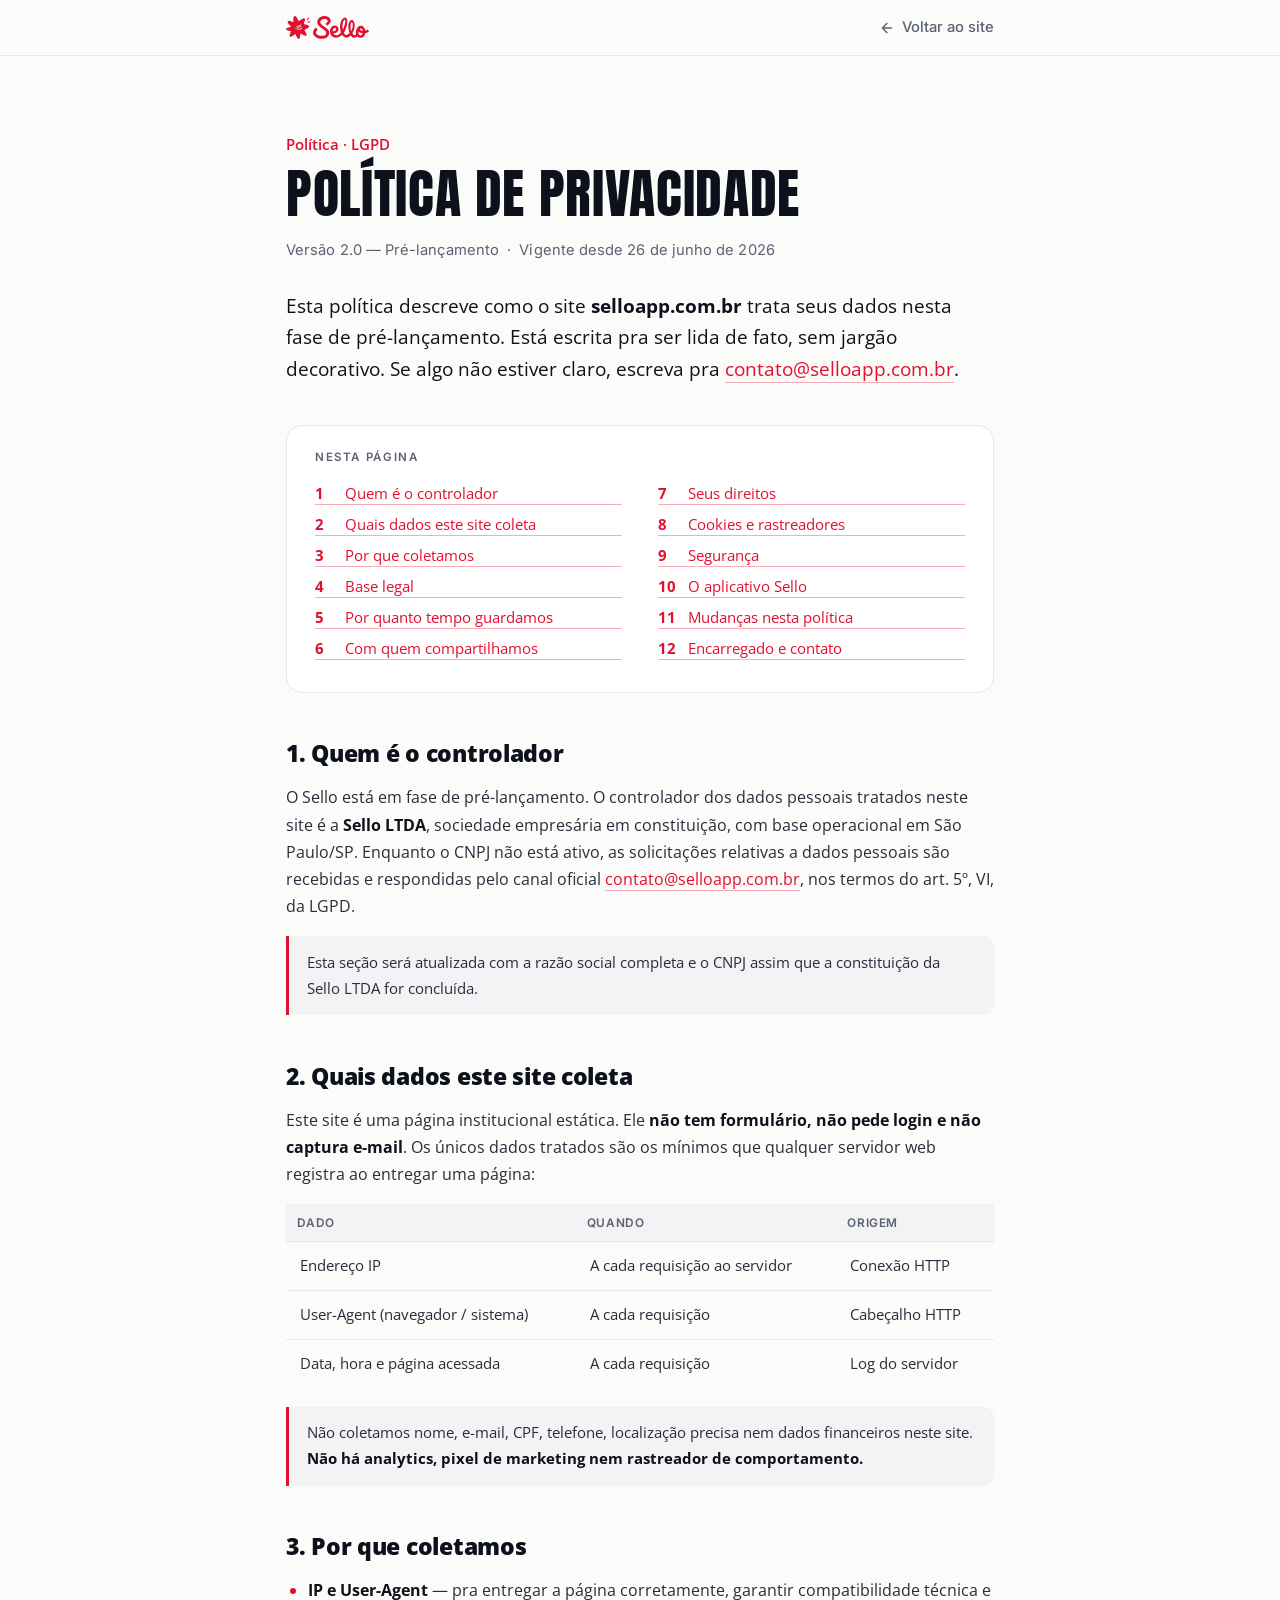
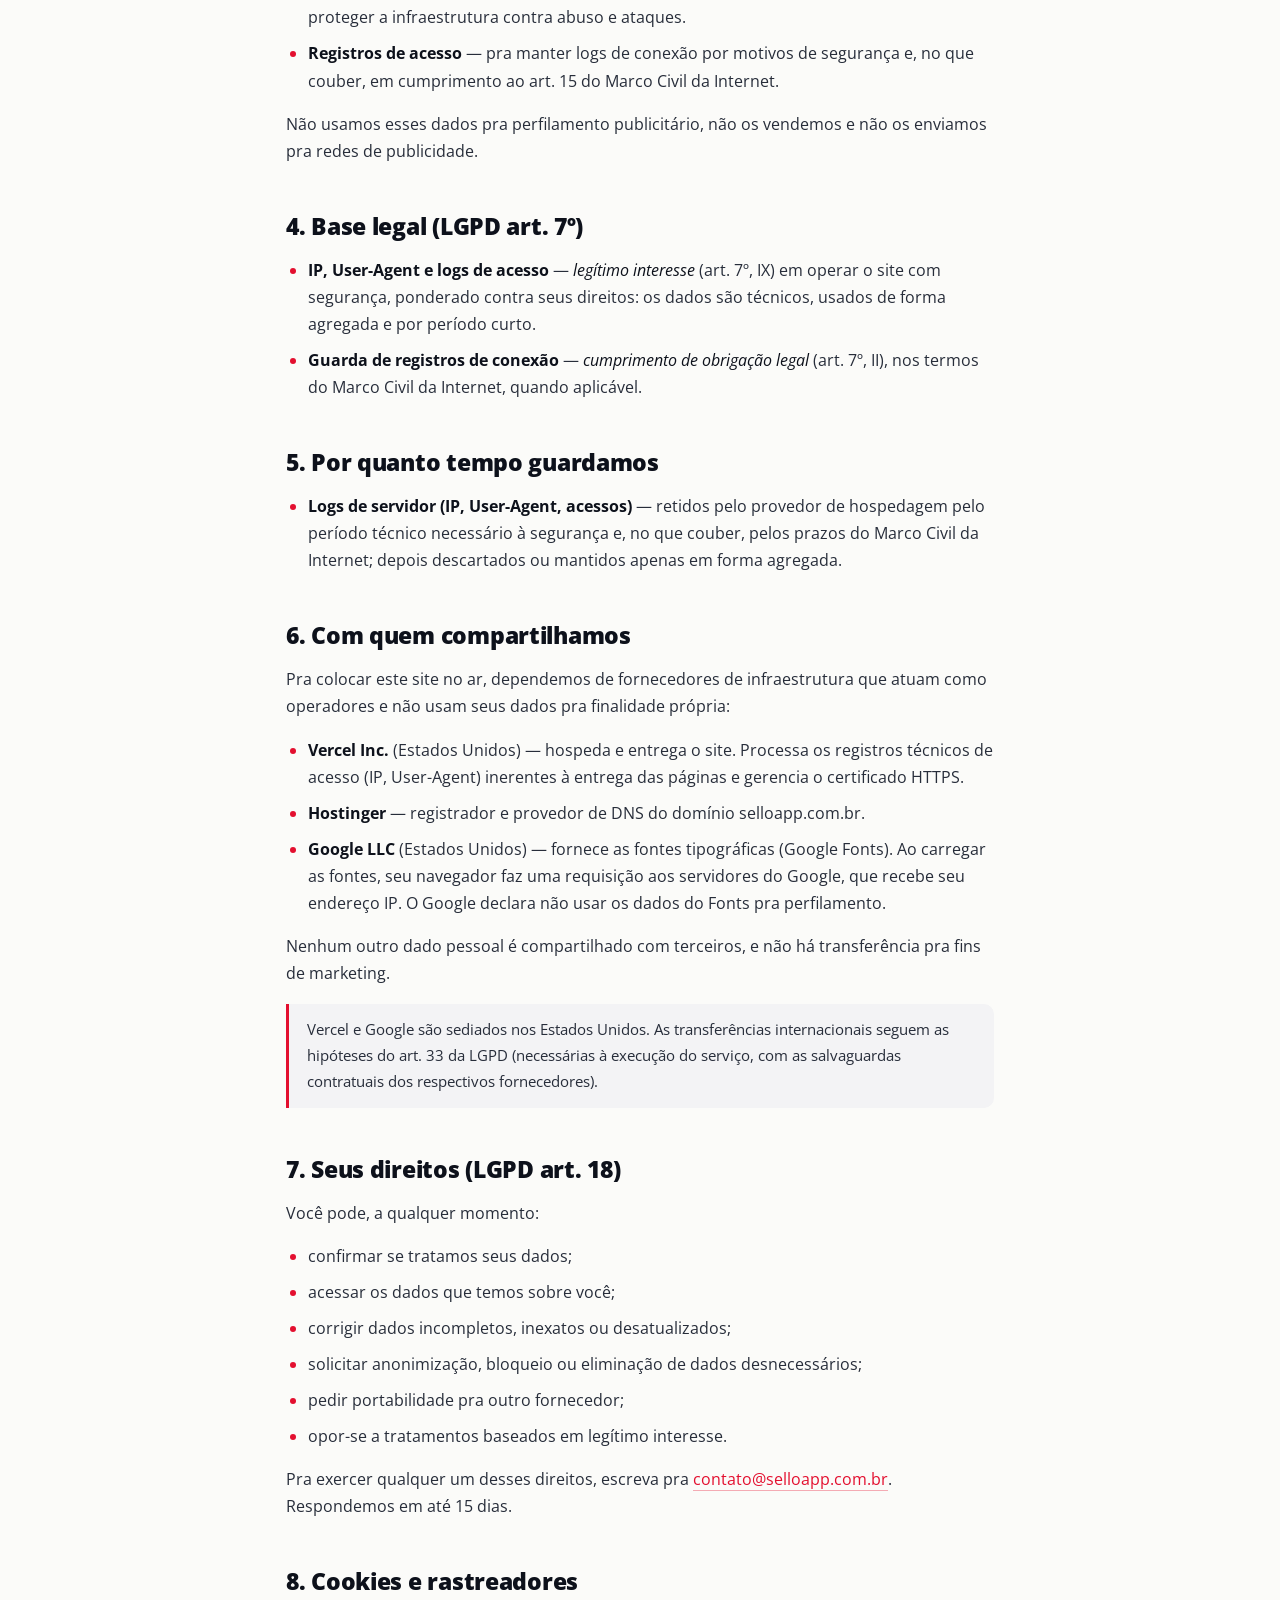
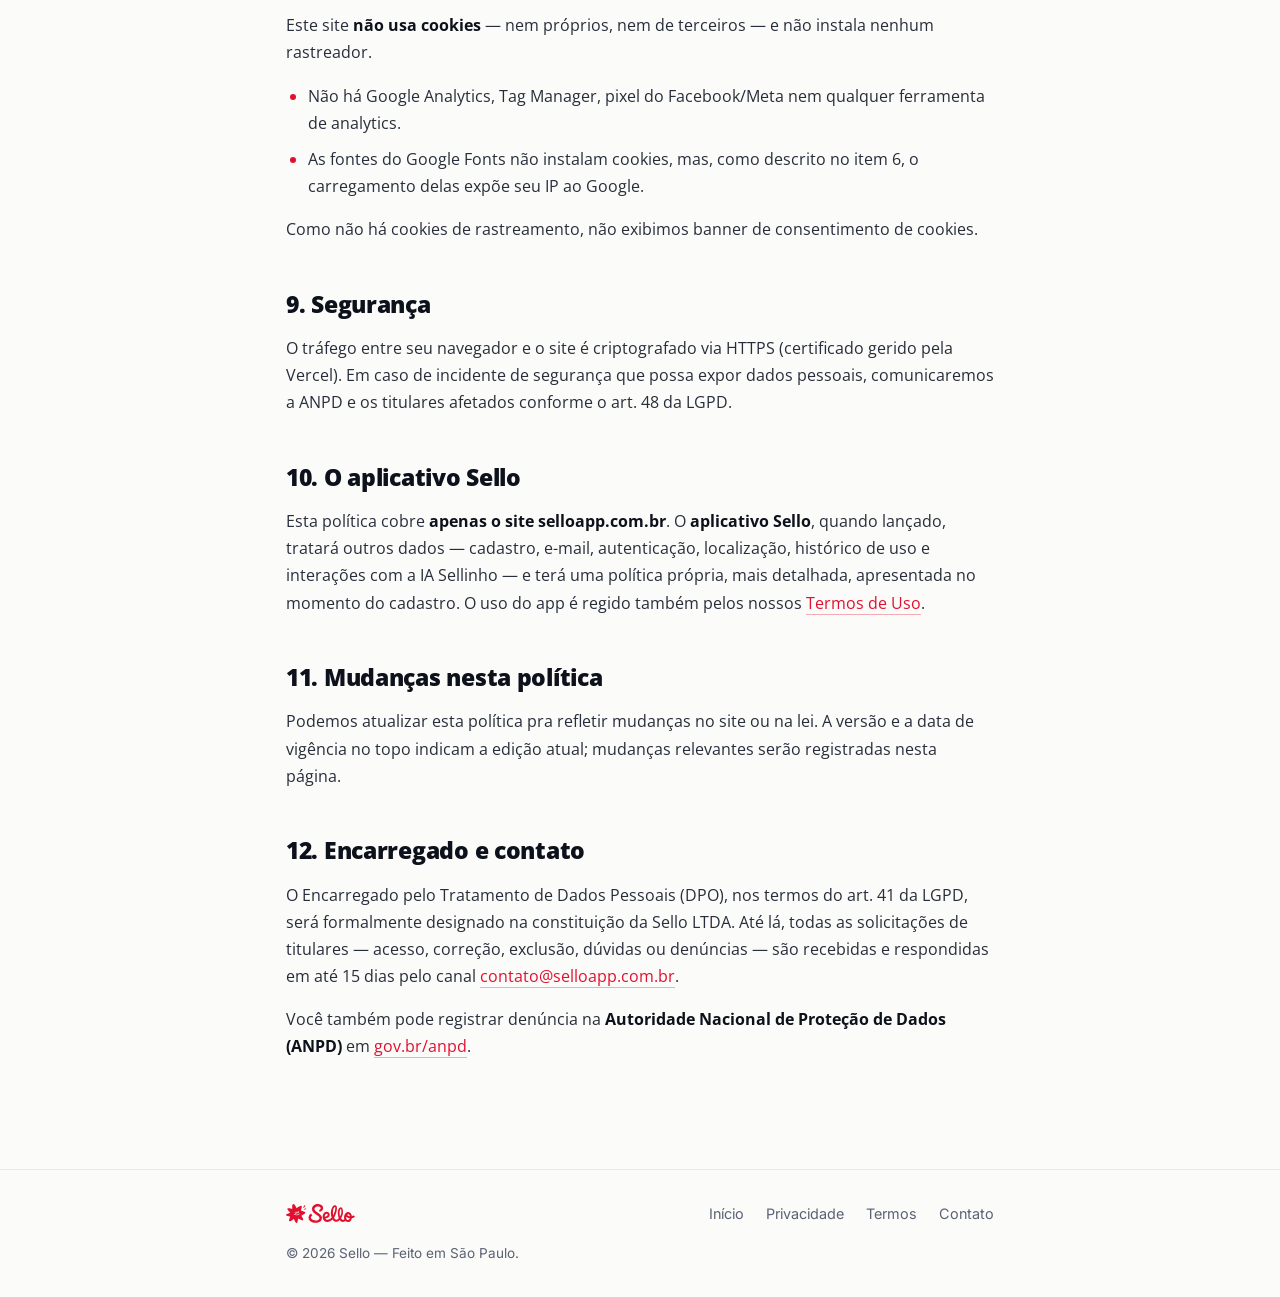
==== commit c1e79ba3: "chore(legal): email de contato real contato@selloapp.com.br Substitui os placeholders (privacidade@/" ====
--- a/privacidade.html
+++ b/privacidade.html
@@ -16,7 +16,7 @@
   <link rel="preconnect" href="https://fonts.googleapis.com" />
   <link rel="preconnect" href="https://fonts.gstatic.com" crossorigin />
   <link href="https://fonts.googleapis.com/css2?family=Anton&family=Anton+SC&family=Inter:wght@400;500;600&family=Open+Sans:ital,wght@0,400;0,600;0,700;0,800;1,400&display=swap" rel="stylesheet" />
-  <link rel="stylesheet" href="css/sello.css?v=79" />
+  <link rel="stylesheet" href="css/sello.css?v=80" />
   <link rel="stylesheet" href="css/legal.css?v=1" />
 </head>
 <body class="legal">
@@ -38,7 +38,7 @@
       <p class="legal__meta">Versão 2.0 — Pré-lançamento &nbsp;·&nbsp; Vigente desde 26 de junho de 2026</p>
 
       <p class="legal__lede">
-        Esta política descreve como o site <strong>selloapp.com.br</strong> trata seus dados nesta fase de pré-lançamento. Está escrita pra ser lida de fato, sem jargão decorativo. Se algo não estiver claro, escreva pra <a href="mailto:privacidade@selloapp.com.br">privacidade@selloapp.com.br</a>.
+        Esta política descreve como o site <strong>selloapp.com.br</strong> trata seus dados nesta fase de pré-lançamento. Está escrita pra ser lida de fato, sem jargão decorativo. Se algo não estiver claro, escreva pra <a href="mailto:contato@selloapp.com.br">contato@selloapp.com.br</a>.
       </p>
 
       <nav class="legal__toc" aria-label="Índice da página">
@@ -62,7 +62,7 @@
       <section id="controlador" class="legal__section">
         <h2 class="legal__h2">1. Quem é o controlador</h2>
         <p>
-          O Sello está em fase de pré-lançamento. O controlador dos dados pessoais tratados neste site é a <strong>Sello LTDA</strong>, sociedade empresária em constituição, com base operacional em São Paulo/SP. Enquanto o CNPJ não está ativo, as solicitações relativas a dados pessoais são recebidas e respondidas pelo canal oficial <a href="mailto:privacidade@selloapp.com.br">privacidade@selloapp.com.br</a>, nos termos do art. 5º, VI, da LGPD.
+          O Sello está em fase de pré-lançamento. O controlador dos dados pessoais tratados neste site é a <strong>Sello LTDA</strong>, sociedade empresária em constituição, com base operacional em São Paulo/SP. Enquanto o CNPJ não está ativo, as solicitações relativas a dados pessoais são recebidas e respondidas pelo canal oficial <a href="mailto:contato@selloapp.com.br">contato@selloapp.com.br</a>, nos termos do art. 5º, VI, da LGPD.
         </p>
         <p class="legal__note">
           Esta seção será atualizada com a razão social completa e o CNPJ assim que a constituição da Sello LTDA for concluída.
@@ -145,7 +145,7 @@
           <li>opor-se a tratamentos baseados em legítimo interesse.</li>
         </ul>
         <p>
-          Pra exercer qualquer um desses direitos, escreva pra <a href="mailto:privacidade@selloapp.com.br">privacidade@selloapp.com.br</a>. Respondemos em até 15 dias.
+          Pra exercer qualquer um desses direitos, escreva pra <a href="mailto:contato@selloapp.com.br">contato@selloapp.com.br</a>. Respondemos em até 15 dias.
         </p>
       </section>
 
@@ -187,7 +187,7 @@
       <section id="contato" class="legal__section">
         <h2 class="legal__h2">12. Encarregado e contato</h2>
         <p>
-          O Encarregado pelo Tratamento de Dados Pessoais (DPO), nos termos do art. 41 da LGPD, será formalmente designado na constituição da Sello LTDA. Até lá, todas as solicitações de titulares — acesso, correção, exclusão, dúvidas ou denúncias — são recebidas e respondidas em até 15 dias pelo canal <a href="mailto:privacidade@selloapp.com.br">privacidade@selloapp.com.br</a>.
+          O Encarregado pelo Tratamento de Dados Pessoais (DPO), nos termos do art. 41 da LGPD, será formalmente designado na constituição da Sello LTDA. Até lá, todas as solicitações de titulares — acesso, correção, exclusão, dúvidas ou denúncias — são recebidas e respondidas em até 15 dias pelo canal <a href="mailto:contato@selloapp.com.br">contato@selloapp.com.br</a>.
         </p>
         <p>
           Você também pode registrar denúncia na <strong>Autoridade Nacional de Proteção de Dados (ANPD)</strong> em <a href="https://www.gov.br/anpd" target="_blank" rel="noopener">gov.br/anpd</a>.
@@ -204,7 +204,7 @@
         <a href="/">Início</a>
         <a href="/privacidade.html">Privacidade</a>
         <a href="/termos.html">Termos</a>
-        <a href="mailto:hello@selloapp.com.br">Contato</a>
+        <a href="mailto:contato@selloapp.com.br">Contato</a>
       </nav>
       <p class="lfoot__copy">© 2026 Sello — Feito em São Paulo.</p>
     </div>
--- a/css/sello.css
+++ b/css/sello.css
@@ -136,6 +136,8 @@
 .statc__l{font-size:clamp(1rem,1.2vw,1.2rem);font-weight:600;color:inherit;max-width:16ch}
 .statc__n{font-size:clamp(2.3rem,3.6vw,3.6rem);line-height:1;color:inherit}
 .statc--wide .statc__n{font-size:clamp(3rem,5.4vw,5.4rem)}
+.stats__grid--duo{flex-direction:row}
+.stats__grid--duo>.statc{flex:1 1 0;min-width:0;min-height:clamp(160px,14vw,205px)}
 /* stretch-reveal: each card grows left→right, then its content fades in (staggered, big card first) */
 .stats__grid[data-reveal]{opacity:1;transform:none}
 .stats__grid .statc{transform:scaleX(0);transform-origin:left center;transition:transform .72s cubic-bezier(.22,.61,.36,1);transition-delay:var(--d,0s)}
@@ -153,6 +155,7 @@
   .statc--wide .statc__head{align-self:auto}
   .statc--wide .statc__n{align-self:flex-start}
   .stats__row{flex-direction:column}
+  .stats__grid--duo{flex-direction:column}
   .stats__row>.statc{flex:0 0 auto;min-height:clamp(150px,40vw,180px)}
 }
 
